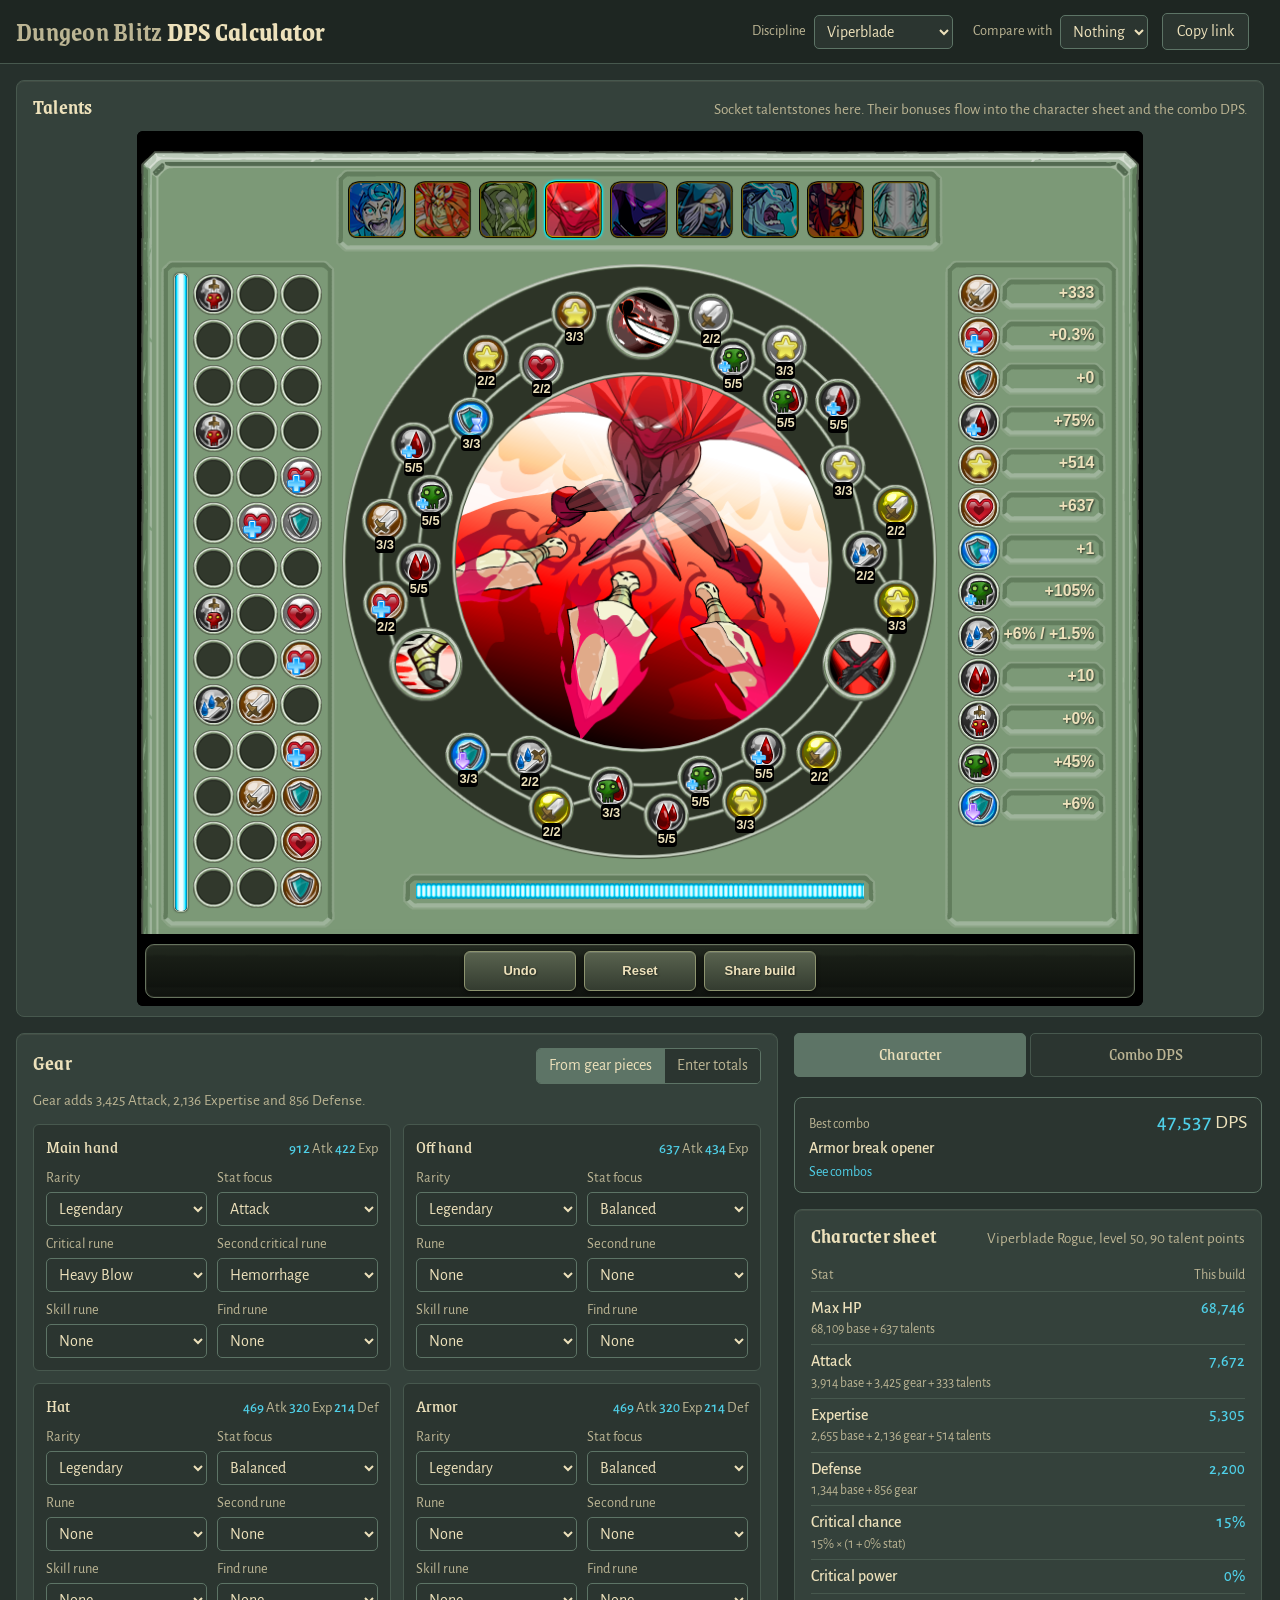
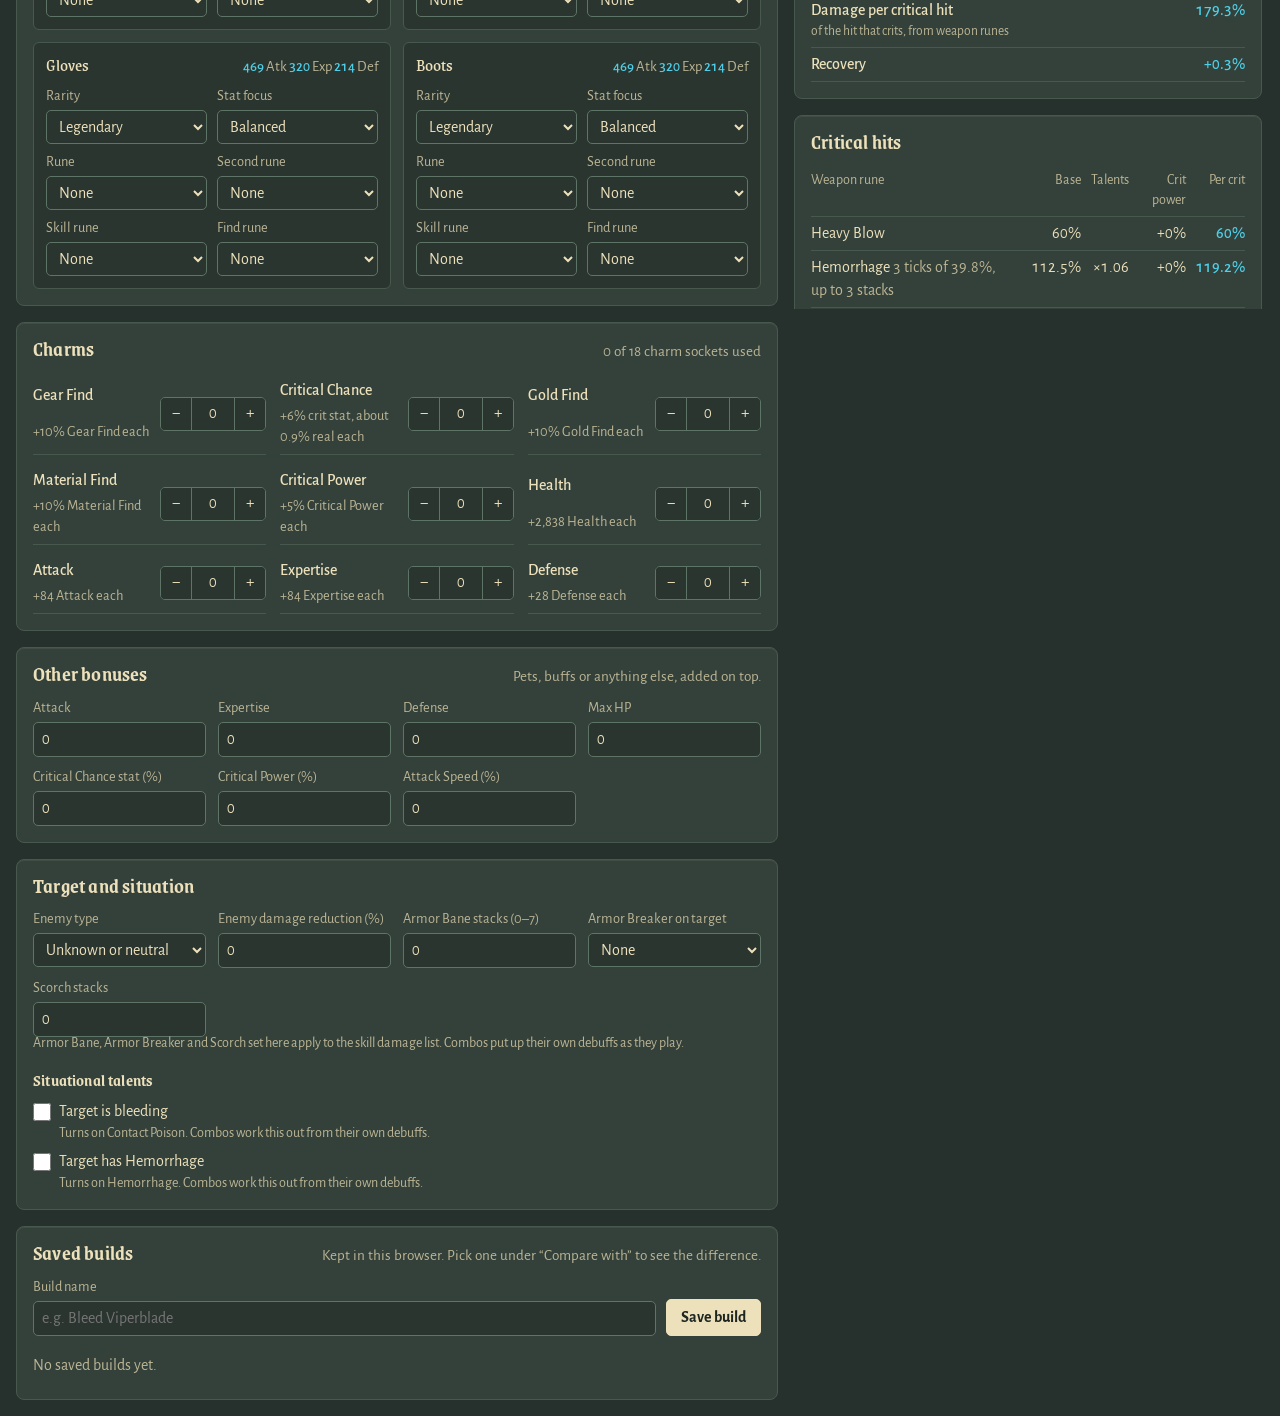
==== index.html @ 4d05ee35 "Pop-out combo window: link back to the full calculator Copied links always open the full calculator," ====
<!DOCTYPE html>
<html lang="en">
<head>
	<meta charset="utf-8">
	<meta name="viewport" content="width=device-width, initial-scale=1, viewport-fit=cover">
	<title>Dungeon Blitz DPS Calculator</title>
	<meta name="description" content="Dungeon Blitz DPS Calculator: plan level 50 builds with talents, gear, runes and charms, and see stats, skill damage and combo DPS with its damage distribution.">
	<link rel="shortcut icon" href="favicon.ico">
	<link rel="preconnect" href="https://fonts.googleapis.com">
	<link rel="preconnect" href="https://fonts.gstatic.com" crossorigin>
	<link rel="stylesheet" href="https://fonts.googleapis.com/css2?family=Alegreya+Sans:ital,wght@0,400;0,500;0,700;1,400&family=Grenze:wght@600;700&display=swap">
	<link rel="stylesheet" href="app/app.css?v=3">
	<script>
		// Pop-out combo window: style it before first paint.
		if (/[?&]view=combos(&|$)/.test(location.search)) document.documentElement.className += " popout";
	</script>
	<script src="talents/js/talent-data.js?v=61"></script>
	<script src="talents/js/mage-data.js?v=3"></script>
	<script src="talents/js/viperblade-data.js?v=3"></script>
	<script src="talents/js/soulthief-data.js?v=3"></script>
	<script src="talents/js/sentinel-data.js?v=2"></script>
	<script src="talents/js/justicar-data.js?v=2"></script>
	<script src="talents/js/templar-data.js?v=2"></script>
	<script src="app/data/game-data.js?v=3"></script>
	<script src="app/combos.js?v=1"></script>
	<script src="app/engine.js?v=3"></script>
	<script src="app/app.js?v=4" defer></script>
</head>
<body>
	<header class="topbar">
		<div class="topbar-inner">
			<h1 class="brand"><span class="brand-game">Dungeon Blitz</span> DPS Calculator</h1>
			<label class="field field-inline discipline-field">
				<span class="field-label">Discipline</span>
				<select id="discipline"></select>
			</label>
			<span class="popout-discipline" id="popout-discipline"></span>
			<div class="topbar-actions">
				<label class="field field-inline">
					<span class="field-label">Compare with</span>
					<select id="compare-select"><option value="">Nothing</option></select>
				</label>
				<button type="button" class="btn" id="copy-link">Copy link</button>
				<span class="toast" id="toast" role="status" aria-live="polite"></span>
			</div>
		</div>
	</header>

	<main class="page">
		<section class="panel talents-panel" aria-labelledby="talents-title">
			<div class="panel-head">
				<h2 id="talents-title">Talents</h2>
				<p class="panel-note">Socket talentstones here. Their bonuses flow into the character sheet and the combo DPS.</p>
			</div>
			<div class="talents-frame-wrap">
				<iframe id="talents-frame" title="Talent calculator"></iframe>
			</div>
		</section>

		<div class="workbench">
			<div class="inputs">
				<section class="panel" aria-labelledby="gear-title">
					<div class="panel-head">
						<h2 id="gear-title">Gear</h2>
						<div class="segmented" role="radiogroup" aria-label="How to enter gear Attack, Expertise and Defense">
							<button type="button" role="radio" data-gear-mode="pieces">From gear pieces</button>
							<button type="button" role="radio" data-gear-mode="totals">Enter totals</button>
						</div>
					</div>
					<p class="panel-note" id="gear-note"></p>
					<div class="gear-totals" id="gear-totals"></div>
					<div class="gear-grid" id="gear-grid"></div>
				</section>

				<section class="panel" aria-labelledby="charms-title">
					<div class="panel-head">
						<h2 id="charms-title">Charms</h2>
						<p class="panel-note" id="charm-count"></p>
					</div>
					<div class="charm-list" id="charm-list"></div>
				</section>

				<section class="panel" aria-labelledby="extra-title">
					<div class="panel-head">
						<h2 id="extra-title">Other bonuses</h2>
						<p class="panel-note">Pets, buffs or anything else, added on top.</p>
					</div>
					<div class="field-grid" id="extra-fields"></div>
				</section>

				<section class="panel" aria-labelledby="target-title">
					<div class="panel-head">
						<h2 id="target-title">Target and situation</h2>
					</div>
					<div class="field-grid" id="target-fields"></div>
					<p class="panel-note target-note">Armor Bane, Armor Breaker and Scorch set here apply to the skill damage list. Combos put up their own debuffs as they play.</p>
					<div class="situations" id="situations"></div>
				</section>

				<section class="panel" aria-labelledby="builds-title">
					<div class="panel-head">
						<h2 id="builds-title">Saved builds</h2>
						<p class="panel-note">Kept in this browser. Pick one under “Compare with” to see the difference.</p>
					</div>
					<form class="save-form" id="save-form">
						<label class="field">
							<span class="field-label">Build name</span>
							<input type="text" id="save-name" maxlength="60" autocomplete="off" placeholder="e.g. Bleed Viperblade">
						</label>
						<button type="submit" class="btn btn-primary">Save build</button>
					</form>
					<ul class="build-list" id="build-list"></ul>
				</section>
			</div>

			<aside class="sheet" aria-label="Results">
				<div class="sheet-tabs" role="tablist" aria-label="Results">
					<button type="button" role="tab" id="tab-character" aria-controls="view-character" data-view="character">Character</button>
					<button type="button" role="tab" id="tab-combos" aria-controls="view-combos" data-view="combos">Combo DPS</button>
				</div>

				<div class="sheet-view" id="view-character" role="tabpanel" aria-labelledby="tab-character">
					<button type="button" class="best-combo" id="best-combo"></button>

					<section class="panel" aria-labelledby="stats-title">
						<div class="panel-head">
							<h2 id="stats-title">Character sheet</h2>
							<p class="panel-note" id="sheet-sub"></p>
						</div>
						<table class="stat-table" id="stat-table"></table>
					</section>

					<section class="panel" aria-labelledby="crit-title">
						<div class="panel-head">
							<h2 id="crit-title">Critical hits</h2>
						</div>
						<div id="crit-body"></div>
					</section>

					<section class="panel" aria-labelledby="skills-title">
						<div class="panel-head">
							<h2 id="skills-title">Skill damage</h2>
							<label class="field field-inline">
								<span class="field-label">Skill rank</span>
								<select id="skill-rank"></select>
							</label>
						</div>
						<div class="legend" aria-hidden="true">
							<span><i class="swatch swatch-direct"></i>Attack (direct hits, with crits)</span>
							<span><i class="swatch swatch-dot"></i>Expertise (damage over time)</span>
						</div>
						<div id="skills-body"></div>
					</section>

					<section class="panel" aria-labelledby="dots-title">
						<div class="panel-head">
							<h2 id="dots-title">Damage over time</h2>
						</div>
						<div id="dots-body"></div>
					</section>

					<section class="panel" aria-labelledby="talent-fx-title">
						<details class="disclosure">
							<summary><h2 id="talent-fx-title">Talentstone effects</h2></summary>
							<div id="talent-fx"></div>
						</details>
					</section>

					<section class="panel" aria-labelledby="method-title">
						<details class="disclosure">
							<summary><h2 id="method-title">How the numbers are worked out</h2></summary>
							<div class="method" id="method"></div>
						</details>
					</section>
				</div>

				<div class="sheet-view" id="view-combos" role="tabpanel" aria-labelledby="tab-combos" hidden>
					<section class="panel combo-window" aria-labelledby="combo-title">
						<div class="panel-head">
							<h2 id="combo-title">Combo DPS</h2>
							<div class="combo-tools">
								<label class="field field-inline">
									<span class="field-label">Fight length</span>
									<select id="combo-length"></select>
								</label>
								<button type="button" class="btn btn-small" id="combo-popout">Open in new window</button>
								<a class="btn btn-small popout-only" id="full-link" href="./">Full calculator</a>
							</div>
						</div>
						<p class="panel-note" id="combo-intro"></p>
						<div class="combo-list" id="combo-list" role="radiogroup" aria-label="Combos"></div>
						<div class="combo-detail" id="combo-detail"></div>
					</section>

					<section class="panel" aria-labelledby="builder-title">
						<div class="panel-head">
							<h2 id="builder-title">Your combo</h2>
							<p class="panel-note">Build a loop of your own; it shows up in the list above.</p>
						</div>
						<div id="combo-builder"></div>
					</section>
				</div>
			</aside>
		</div>
	</main>
</body>
</html>
---- app/app.css ----
/* Dungeon Blitz DPS Calculator
   Palette from the game's own UI: mossy stone panels, parchment tooltip text,
   rune-cyan values. Pale cyan marks crit damage, amber marks Expertise-driven
   damage (DoTs), violet marks debuffs on the target, rose marks losses. */
:root {
	--slate: #26302c;
	--slate-deep: #1e2622;
	--stone: #34413b;
	--stone-inset: #2b3530;
	--moss: #5d7466;
	--moss-soft: #47584e;
	--parchment: #ede1bb;
	--parchment-dim: #bcb594;
	--rune: #4fd0e8;
	--amber: #e0a64a;
	--rose: #e5646a;
	--rune-pale: #a9e9f4;
	--violet: #a990e0;
	--radius-panel: 8px;
	--radius-control: 5px;
	--font-display: "Grenze", "Palatino Linotype", Georgia, serif;
	--font-body: "Alegreya Sans", "Segoe UI", system-ui, sans-serif;
}

* { box-sizing: border-box; }

html { -webkit-text-size-adjust: 100%; }

body {
	margin: 0;
	background: var(--slate);
	color: var(--parchment);
	font-family: var(--font-body);
	font-size: 16px;
	line-height: 1.45;
}

h1, h2, h3 {
	font-family: var(--font-display);
	font-weight: 600;
	margin: 0;
	letter-spacing: 0.01em;
}

h2 { font-size: 1.3rem; line-height: 1.2; }
h3 { font-size: 1.05rem; }

p { margin: 0; }

a { color: var(--rune); }

button, input, select { font: inherit; color: inherit; }

:focus-visible {
	outline: 2px solid var(--rune);
	outline-offset: 2px;
}

/* ---------- top bar ---------- */
.topbar {
	background: var(--slate-deep);
	border-bottom: 1px solid var(--moss-soft);
}

.topbar-inner {
	max-width: 1320px;
	margin: 0 auto;
	padding: 12px 16px;
	display: flex;
	flex-wrap: wrap;
	align-items: center;
	gap: 12px 20px;
}

.brand {
	font-size: 1.7rem;
	font-weight: 700;
	color: var(--parchment);
	margin-right: auto;
}

.brand-game { color: var(--parchment-dim); font-weight: 600; }

.popout-discipline { display: none; color: var(--parchment-dim); }

.topbar-actions {
	display: flex;
	flex-wrap: wrap;
	align-items: center;
	gap: 10px 14px;
}

.toast {
	min-width: 1px;
	color: var(--rune);
	font-size: 0.95rem;
}

/* ---------- layout ---------- */
.page {
	max-width: 1320px;
	margin: 0 auto;
	padding: 16px;
}

.workbench {
	display: grid;
	grid-template-columns: minmax(0, 1fr) 470px;
	gap: 16px;
	align-items: start;
	margin-top: 16px;
}

.inputs, .sheet {
	display: grid;
	gap: 16px;
	min-width: 0;
}

.sheet {
	position: sticky;
	top: 12px;
	max-height: calc(100vh - 24px);
	overflow-y: auto;
	padding-right: 2px;
	scrollbar-color: var(--moss) transparent;
}

/* ---------- panels ---------- */
.panel {
	background: var(--stone);
	border: 1px solid var(--moss-soft);
	border-radius: var(--radius-panel);
	box-shadow: inset 0 1px 0 rgba(237, 225, 187, 0.07);
	padding: 14px 16px 16px;
	min-width: 0;
}

.panel-head {
	display: flex;
	flex-wrap: wrap;
	align-items: baseline;
	justify-content: space-between;
	gap: 6px 16px;
	margin-bottom: 10px;
}

.panel-note {
	color: var(--parchment-dim);
	font-size: 0.95rem;
}

.panel > .panel-note { margin: -4px 0 12px; }

/* ---------- talents ---------- */
.talents-panel { padding-bottom: 10px; }

.talents-frame-wrap {
	max-width: 1006px;
	margin: 0 auto;
}

#talents-frame {
	display: block;
	width: 100%;
	height: 760px;
	border: 0;
	border-radius: 6px;
	background: #000;
}

/* ---------- controls ---------- */
.field {
	display: flex;
	flex-direction: column;
	gap: 3px;
	min-width: 0;
}

.field-inline {
	flex-direction: row;
	align-items: center;
	gap: 8px;
}

.field-label {
	color: var(--parchment-dim);
	font-size: 0.9rem;
}

select, input[type="number"], input[type="text"] {
	background: var(--stone-inset);
	border: 1px solid var(--moss);
	border-radius: var(--radius-control);
	padding: 5px 8px;
	min-height: 34px;
	min-width: 0;
	max-width: 100%;
}

select { padding-right: 6px; }

select:disabled, input:disabled { opacity: 0.5; }

input[type="number"] {
	font-variant-numeric: tabular-nums;
	width: 100%;
}

.btn {
	background: var(--stone-inset);
	border: 1px solid var(--moss);
	border-radius: var(--radius-control);
	padding: 6px 14px;
	min-height: 34px;
	cursor: pointer;
}

.btn:hover { border-color: var(--parchment-dim); }

.btn-primary {
	background: var(--parchment);
	border-color: var(--parchment);
	color: var(--slate-deep);
	font-weight: 700;
}

.btn-primary:hover { background: #fff3cf; }

.btn-small {
	min-height: 28px;
	padding: 2px 10px;
	font-size: 0.92rem;
}

.segmented {
	display: inline-flex;
	border: 1px solid var(--moss);
	border-radius: var(--radius-control);
	overflow: hidden;
}

.segmented button {
	background: var(--stone-inset);
	border: 0;
	padding: 5px 12px;
	cursor: pointer;
	color: var(--parchment-dim);
}

.segmented button + button { border-left: 1px solid var(--moss); }

.segmented button[aria-checked="true"] {
	background: var(--moss);
	color: var(--parchment);
}

.field-grid {
	display: grid;
	grid-template-columns: repeat(auto-fill, minmax(150px, 1fr));
	gap: 10px 12px;
}

/* ---------- gear ---------- */
.gear-totals {
	display: grid;
	grid-template-columns: repeat(3, minmax(0, 1fr));
	gap: 10px 12px;
	margin-bottom: 14px;
}

.gear-totals[hidden] { display: none; }

.gear-grid {
	display: grid;
	grid-template-columns: repeat(2, minmax(0, 1fr));
	gap: 12px;
}

.slot {
	background: var(--stone-inset);
	border: 1px solid var(--moss-soft);
	border-radius: 6px;
	padding: 10px 12px 12px;
	display: grid;
	gap: 8px;
	min-width: 0;
}

.slot-head {
	display: flex;
	align-items: baseline;
	justify-content: space-between;
	gap: 8px;
	flex-wrap: wrap;
}

.slot-name {
	font-family: var(--font-display);
	font-size: 1.1rem;
}

.slot-stats {
	font-variant-numeric: tabular-nums;
	color: var(--parchment-dim);
	font-size: 0.92rem;
}

.slot-stats b { color: var(--rune); font-weight: 500; }

.slot-fields {
	display: grid;
	grid-template-columns: repeat(2, minmax(0, 1fr));
	gap: 8px 10px;
}

.slot-fields select { width: 100%; }

/* ---------- charms ---------- */
.charm-list {
	display: grid;
	grid-template-columns: repeat(auto-fill, minmax(230px, 1fr));
	gap: 8px 14px;
}

.charm {
	display: grid;
	grid-template-columns: minmax(0, 1fr) auto;
	align-items: center;
	gap: 4px 10px;
	padding: 6px 0;
	border-bottom: 1px solid var(--moss-soft);
}

.charm-name { font-weight: 500; }

.charm-value {
	grid-column: 1;
	color: var(--parchment-dim);
	font-size: 0.9rem;
}

.stepper {
	grid-column: 2;
	grid-row: 1 / span 2;
	display: inline-flex;
	align-items: center;
	border: 1px solid var(--moss);
	border-radius: var(--radius-control);
	overflow: hidden;
}

.stepper button {
	width: 30px;
	min-height: 32px;
	background: var(--stone-inset);
	border: 0;
	cursor: pointer;
	font-size: 1.1rem;
	line-height: 1;
}

.stepper input {
	width: 44px;
	border: 0;
	border-left: 1px solid var(--moss);
	border-right: 1px solid var(--moss);
	border-radius: 0;
	text-align: center;
	min-height: 32px;
	padding: 2px;
	-moz-appearance: textfield;
}

.stepper input::-webkit-outer-spin-button,
.stepper input::-webkit-inner-spin-button { -webkit-appearance: none; margin: 0; }

.charm-count.over { color: var(--rose); }

/* ---------- situations ---------- */
.situations {
	margin-top: 14px;
	display: grid;
	gap: 6px;
}

.situations h3 { margin-bottom: 2px; }

.check {
	display: flex;
	align-items: flex-start;
	gap: 8px;
	cursor: pointer;
}

.check input {
	width: 18px;
	height: 18px;
	margin: 3px 0 0;
	accent-color: var(--rune);
}

.check small { color: var(--parchment-dim); display: block; font-size: 0.88rem; }

/* ---------- saved builds ---------- */
.save-form {
	display: flex;
	gap: 10px;
	align-items: flex-end;
	flex-wrap: wrap;
}

.save-form .field { flex: 1 1 220px; }

.build-list {
	list-style: none;
	margin: 12px 0 0;
	padding: 0;
	display: grid;
	gap: 6px;
}

.build-list li {
	display: flex;
	align-items: center;
	gap: 8px;
	flex-wrap: wrap;
	padding: 6px 0;
	border-top: 1px solid var(--moss-soft);
}

.build-list .build-name { margin-right: auto; font-weight: 500; }
.build-list .build-meta { color: var(--parchment-dim); font-size: 0.88rem; width: 100%; }
.build-list .empty { color: var(--parchment-dim); border: 0; }

/* ---------- character sheet ---------- */
.stat-table, .data-table {
	width: 100%;
	border-collapse: collapse;
	font-variant-numeric: tabular-nums;
}

.stat-table th, .stat-table td, .data-table th, .data-table td {
	padding: 5px 0;
	border-bottom: 1px solid var(--moss-soft);
	vertical-align: top;
	text-align: right;
}

.stat-table th:first-child, .data-table th:first-child,
.stat-table td:first-child, .data-table td:first-child {
	text-align: left;
	padding-right: 10px;
}

.data-table th + th, .data-table td + td { padding-left: 10px; }

.stat-table thead th, .data-table thead th {
	color: var(--parchment-dim);
	font-weight: 400;
	font-size: 0.88rem;
}

.stat-table tbody th { font-weight: 500; }

.stat-table .how {
	display: block;
	font-weight: 400;
	color: var(--parchment-dim);
	font-size: 0.84rem;
}

.value { color: var(--rune); font-weight: 500; }
.dim { color: var(--parchment-dim); }
.up { color: var(--rune); }
.down { color: var(--rose); }
.delta { font-size: 0.85rem; display: block; }

.group-title {
	font-family: var(--font-display);
	font-size: 1.05rem;
	margin: 12px 0 4px;
	color: var(--parchment);
}

/* ---------- skill damage ---------- */
.legend {
	display: flex;
	flex-wrap: wrap;
	gap: 4px 16px;
	color: var(--parchment-dim);
	font-size: 0.88rem;
	margin: -2px 0 6px;
}

.swatch {
	display: inline-block;
	width: 12px;
	height: 12px;
	border-radius: 2px;
	margin-right: 6px;
	vertical-align: -1px;
}

.swatch-direct { background: var(--rune); }
.swatch-crit { background: var(--rune-pale); }
.swatch-dot { background: var(--amber); }

.skill {
	border-bottom: 1px solid var(--moss-soft);
	padding: 8px 0;
}

.skill summary {
	list-style: none;
	cursor: pointer;
	display: grid;
	grid-template-columns: minmax(0, 1fr) auto;
	gap: 4px 12px;
	align-items: baseline;
}

.skill summary::-webkit-details-marker { display: none; }

.skill-name { font-weight: 500; }
.skill-name .rank { color: var(--parchment-dim); font-weight: 400; font-size: 0.88rem; margin-left: 4px; }

.skill-total {
	text-align: right;
	font-variant-numeric: tabular-nums;
}

.split {
	grid-column: 1 / -1;
	display: flex;
	height: 10px;
	border-radius: 3px;
	overflow: hidden;
	background: var(--stone-inset);
}

.split .seg-direct { background: var(--rune); }
.split .seg-dot { background: var(--amber); }

.split.utility { background: repeating-linear-gradient(135deg, var(--stone-inset) 0 6px, var(--moss-soft) 6px 8px); }

.skill-detail {
	margin-top: 8px;
	font-size: 0.92rem;
	color: var(--parchment-dim);
	display: grid;
	gap: 3px;
}

.skill-detail strong { color: var(--parchment); font-weight: 500; }

/* ---------- details ---------- */
.disclosure summary {
	cursor: pointer;
	list-style: none;
	display: flex;
	align-items: center;
	gap: 8px;
}

.disclosure summary::-webkit-details-marker { display: none; }

.disclosure summary::before {
	content: "";
	width: 8px;
	height: 8px;
	border-right: 2px solid var(--parchment-dim);
	border-bottom: 2px solid var(--parchment-dim);
	transform: rotate(-45deg);
	transition: transform 0.15s;
}

.disclosure[open] summary::before { transform: rotate(45deg); }
.disclosure[open] summary { margin-bottom: 10px; }

.fx-list {
	list-style: none;
	margin: 0;
	padding: 0;
	display: grid;
	gap: 4px;
	font-size: 0.94rem;
}

.fx-list li { display: flex; gap: 10px; justify-content: space-between; border-bottom: 1px solid var(--moss-soft); padding: 3px 0; }
.fx-list .fx-name { white-space: nowrap; }
.fx-list .fx-text { text-align: right; color: var(--parchment-dim); }
.fx-list .fx-text.on { color: var(--rune); }

.method {
	font-size: 0.94rem;
	color: var(--parchment-dim);
	display: grid;
	gap: 8px;
	max-width: 72ch;
}

.method strong { color: var(--parchment); font-weight: 500; }

.note-list { margin: 8px 0 0; padding-left: 18px; color: var(--parchment-dim); font-size: 0.92rem; }
.note-list.warn { color: var(--amber); }

.target-note { margin-top: 10px; font-size: 0.88rem; }

/* ---------- sheet tabs ---------- */
.sheet-tabs {
	display: flex;
	gap: 4px;
	position: sticky;
	top: 0;
	z-index: 2;
	background: var(--slate);
	padding-bottom: 4px;
}

.sheet-tabs [role=tab] {
	flex: 1;
	background: var(--stone-inset);
	border: 1px solid var(--moss-soft);
	border-radius: var(--radius-control);
	padding: 8px 12px;
	cursor: pointer;
	font-family: var(--font-display);
	font-size: 1.1rem;
	color: var(--parchment-dim);
}

.sheet-tabs [role=tab][aria-selected="true"] {
	background: var(--moss);
	border-color: var(--moss);
	color: var(--parchment);
}

.sheet-view { display: grid; gap: 16px; min-width: 0; }
.sheet-view[hidden] { display: none; }

.best-combo {
	display: grid;
	grid-template-columns: minmax(0, 1fr) auto;
	gap: 2px 12px;
	align-items: baseline;
	text-align: left;
	background: var(--stone-inset);
	border: 1px solid var(--moss);
	border-radius: var(--radius-panel);
	padding: 10px 14px;
	cursor: pointer;
}

.best-combo:hover { border-color: var(--parchment-dim); }
.best-combo[hidden] { display: none; }
.best-label { color: var(--parchment-dim); font-size: 0.85rem; grid-column: 1; }
.best-name { grid-column: 1; font-weight: 500; }
.best-dps { grid-column: 2; grid-row: 1 / span 2; font-size: 1.25rem; font-variant-numeric: tabular-nums; }
.best-go { grid-column: 1 / -1; color: var(--rune); font-size: 0.88rem; }

/* ---------- combo window ---------- */
.combo-tools {
	display: flex;
	flex-wrap: wrap;
	align-items: center;
	gap: 8px 12px;
}

.combo-window > .panel-note { margin: -4px 0 12px; }

.combo-list {
	display: grid;
	grid-template-columns: repeat(auto-fill, minmax(260px, 1fr));
	gap: 8px;
}

.combo-card {
	display: grid;
	gap: 4px;
	text-align: left;
	background: var(--stone-inset);
	border: 1px solid var(--moss-soft);
	border-radius: 6px;
	padding: 10px 12px;
	cursor: pointer;
	min-width: 0;
}

.combo-card:hover { border-color: var(--parchment-dim); }
.combo-card.on { border-color: var(--rune); box-shadow: inset 3px 0 0 var(--rune); }

.combo-name { font-weight: 700; display: flex; flex-wrap: wrap; gap: 6px; align-items: baseline; }
.combo-steps { color: var(--parchment-dim); font-size: 0.86rem; overflow-wrap: anywhere; }
.combo-dps { font-variant-numeric: tabular-nums; }
.combo-dps .delta { display: inline; margin-left: 6px; }

.tag {
	font-family: var(--font-body);
	font-size: 0.72rem;
	font-weight: 500;
	text-transform: uppercase;
	letter-spacing: 0.04em;
	border: 1px solid var(--moss);
	border-radius: 999px;
	padding: 0 7px;
	color: var(--parchment-dim);
	margin-left: 6px;
}

.tag-best { border-color: var(--rune); color: var(--rune); }

.combo-detail { margin-top: 16px; }

.combo-head {
	display: flex;
	flex-wrap: wrap;
	align-items: flex-end;
	justify-content: space-between;
	gap: 10px 16px;
	border-top: 1px solid var(--moss-soft);
	padding-top: 14px;
}

.combo-big { display: grid; grid-template-columns: auto auto 1fr; align-items: baseline; gap: 0 6px; }
.big-num { font-family: var(--font-display); font-size: 2.3rem; line-height: 1; color: var(--rune); font-variant-numeric: tabular-nums; }
.big-unit { font-family: var(--font-display); font-size: 1.2rem; }
.combo-big .delta { display: inline; }
.big-sub { grid-column: 1 / -1; color: var(--parchment-dim); font-size: 0.88rem; margin-top: 4px; }

.combo-why { margin: 10px 0 4px; color: var(--parchment-dim); font-size: 0.95rem; }

.combo-window { container-type: inline-size; }

.combo-cols {
	display: grid;
	grid-template-columns: minmax(0, 1fr);
	gap: 8px 28px;
	align-items: start;
}

@container (min-width: 640px) {
	.combo-cols { grid-template-columns: repeat(2, minmax(0, 1fr)); }
	.combo-list { grid-template-columns: repeat(auto-fill, minmax(240px, 1fr)); }
}

.combo-block h3 { margin: 14px 0 6px; }

.dist-list, .uptime-list {
	list-style: none;
	margin: 0;
	padding: 0;
	display: grid;
	gap: 7px;
}

.dist-list li, .uptime-list li {
	display: grid;
	grid-template-columns: minmax(0, 1fr) auto;
	gap: 2px 10px;
	align-items: baseline;
	font-size: 0.94rem;
}

.dist-name small { color: var(--parchment-dim); font-size: 0.82rem; }
.dist-val { text-align: right; font-variant-numeric: tabular-nums; color: var(--parchment-dim); font-size: 0.88rem; white-space: nowrap; }
.dist-val .value { font-size: 0.94rem; }

.dist-bar, .up-bar {
	grid-column: 1 / -1;
	display: block;
	height: 9px;
	background: var(--stone-inset);
	border-radius: 3px;
	overflow: hidden;
}

.up-bar { height: 6px; }

.dist-fill { display: flex; height: 100%; }
.dist-fill i, .up-bar i { display: block; height: 100%; }
.seg-direct { background: var(--rune); }
.seg-crit { background: var(--rune-pale); }
.seg-dot { background: var(--amber); }
.seg-debuff { background: var(--violet); }

.combo-block .legend { margin: 8px 0 0; }
.combo-block .panel-note { margin-top: 8px; font-size: 0.9rem; }
.combo-block .block-note { margin: -2px 0 8px; font-size: 0.85rem; }

.combo-timeline { grid-column: 1 / -1; }

.timeline {
	list-style: none;
	margin: 0;
	padding: 0;
	display: grid;
	gap: 0;
	font-size: 0.94rem;
}

.timeline li {
	display: grid;
	grid-template-columns: 4.6em minmax(0, 1fr);
	gap: 0 10px;
	padding: 5px 0;
	border-bottom: 1px solid var(--moss-soft);
}

.tl-time { color: var(--parchment-dim); font-variant-numeric: tabular-nums; }
.tl-name { font-weight: 500; }
.tl-name small { color: var(--parchment-dim); font-weight: 400; }
.tl-fx { grid-column: 2; color: var(--violet); font-size: 0.88rem; }
.timeline .tl-basic .tl-name { font-weight: 400; color: var(--parchment-dim); }
.timeline .tl-master .tl-name { color: var(--rune); }

/* ---------- combo builder ---------- */
.builder-steps {
	list-style: none;
	margin: 0 0 12px;
	padding: 0;
	display: grid;
	gap: 4px;
	counter-reset: step;
}

.builder-steps .empty { color: var(--parchment-dim); }

.builder-step {
	display: grid;
	grid-template-columns: auto minmax(0, 1fr) auto auto auto;
	align-items: center;
	gap: 8px;
	background: var(--stone-inset);
	border: 1px solid var(--moss-soft);
	border-radius: var(--radius-control);
	padding: 4px 6px 4px 8px;
}

.step-slot {
	min-width: 24px;
	text-align: center;
	font-size: 0.8rem;
	border: 1px solid var(--moss);
	border-radius: 4px;
	color: var(--parchment-dim);
	padding: 1px 4px;
}

.step-slot.master { border-color: var(--rune); color: var(--rune); }

.icon-btn {
	background: transparent;
	border: 1px solid transparent;
	border-radius: 4px;
	width: 30px;
	height: 28px;
	cursor: pointer;
	color: var(--parchment-dim);
	font-size: 1rem;
}

.icon-btn:hover:not(:disabled) { border-color: var(--moss); color: var(--parchment); }
.icon-btn:disabled { opacity: 0.35; cursor: default; }

.builder-tools {
	display: flex;
	flex-wrap: wrap;
	align-items: flex-end;
	gap: 8px 10px;
	margin-bottom: 8px;
}

.builder-add { flex: 1 1 240px; }
.builder-tools select { width: 100%; }

/* ---------- pop-out combo window ---------- */
.popout-only { display: none; }
.popout .popout-only { display: inline-flex; align-items: center; text-decoration: none; color: var(--parchment); }

.popout .talents-panel,
.popout .inputs,
.popout .sheet-tabs,
.popout #view-character,
.popout .discipline-field,
.popout #combo-popout { display: none; }

.popout .popout-discipline { display: inline; margin-right: auto; }
.popout .brand { margin-right: 0; }
.popout .workbench { grid-template-columns: minmax(0, 1fr); margin-top: 0; }
.popout .sheet { position: static; max-height: none; overflow: visible; }

/* ---------- responsive ---------- */
@media (max-width: 1100px) {
	.workbench { grid-template-columns: minmax(0, 1fr); }
	.sheet { position: static; max-height: none; overflow: visible; }
}

@media (max-width: 720px) {
	.page { padding: 10px; }
	.topbar-inner { padding: 10px; }
	.brand { font-size: 1.4rem; width: 100%; }
	.big-num { font-size: 1.9rem; }
	.gear-grid { grid-template-columns: minmax(0, 1fr); }
	.gear-totals { grid-template-columns: minmax(0, 1fr); }
	.panel { padding: 12px; }
}

@media (prefers-reduced-motion: reduce) {
	* { transition: none !important; }
}
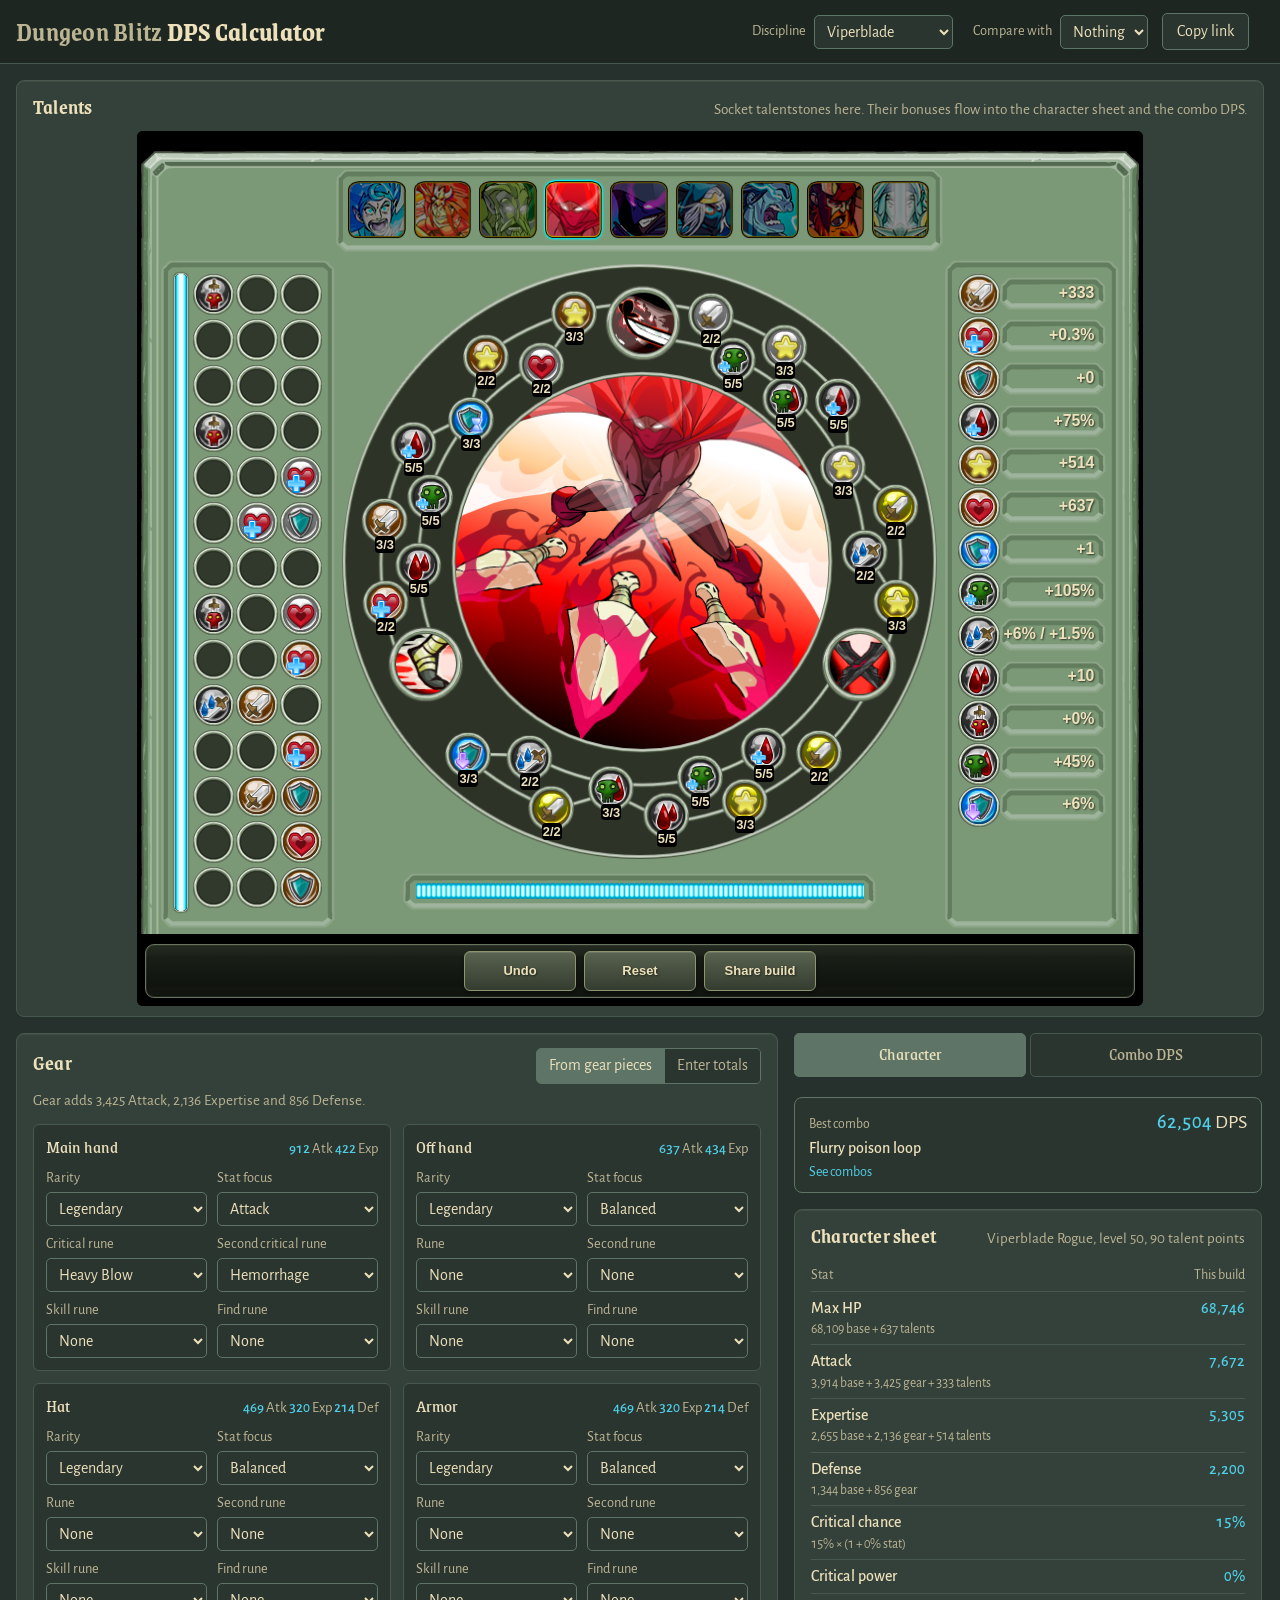
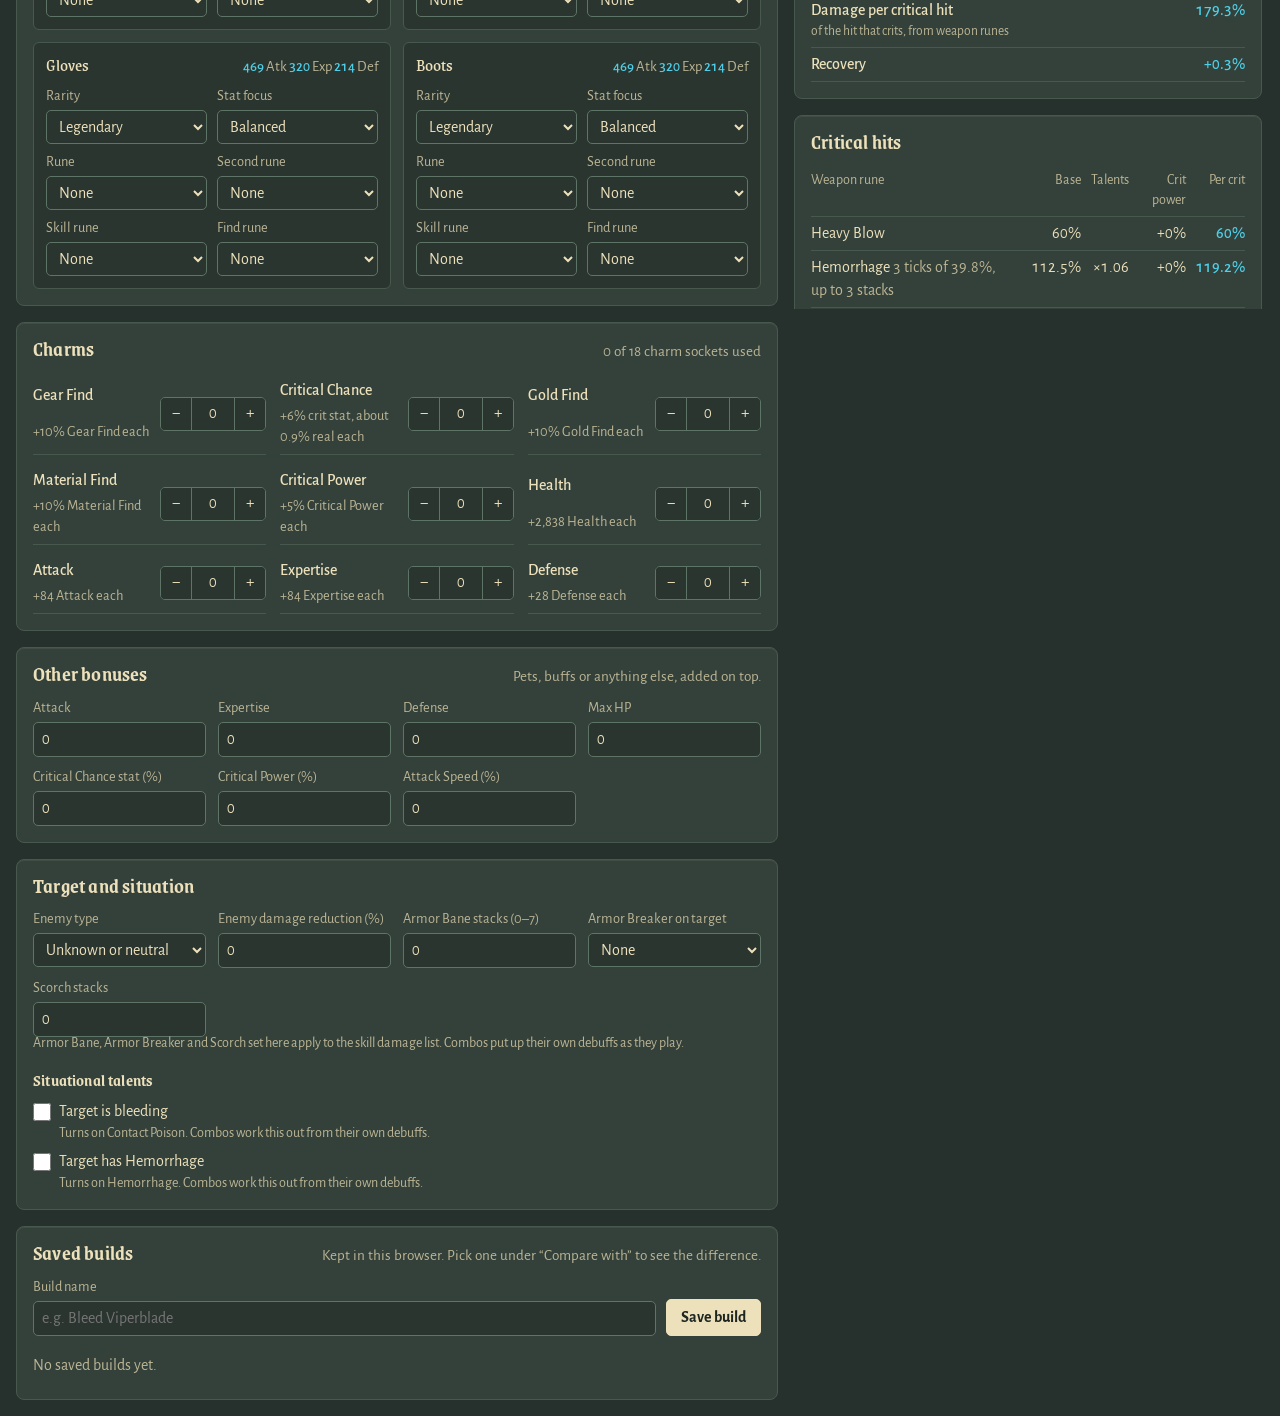
==== commit 20c3fdcd: "Add a fourth Viperblade preset: Flurry poison loop Withering Impact, Flurry of Daggers, Charon's Bla" ====
--- a/index.html
+++ b/index.html
@@ -22,8 +22,8 @@
 	<script src="talents/js/justicar-data.js?v=2"></script>
 	<script src="talents/js/templar-data.js?v=2"></script>
 	<script src="app/data/game-data.js?v=3"></script>
-	<script src="app/combos.js?v=1"></script>
-	<script src="app/engine.js?v=3"></script>
+	<script src="app/combos.js?v=2"></script>
+	<script src="app/engine.js?v=4"></script>
 	<script src="app/app.js?v=4" defer></script>
 </head>
 <body>
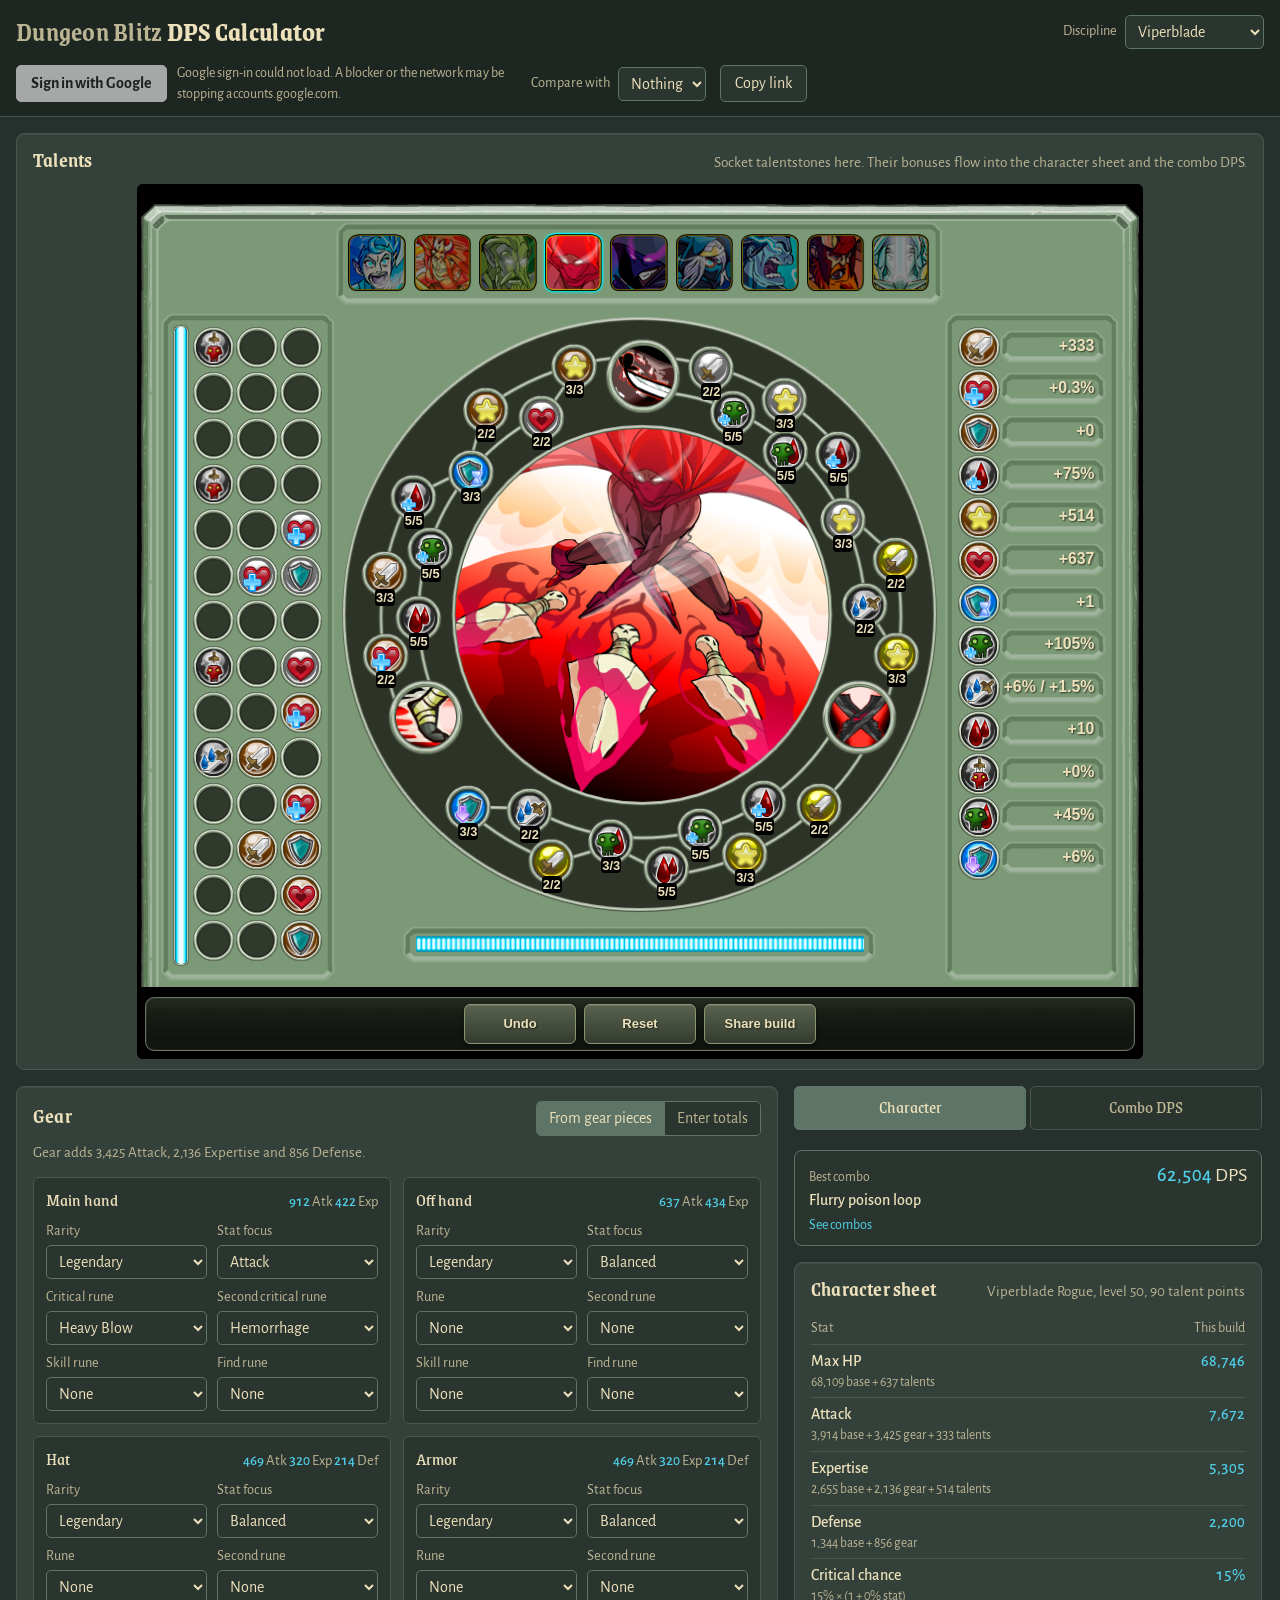
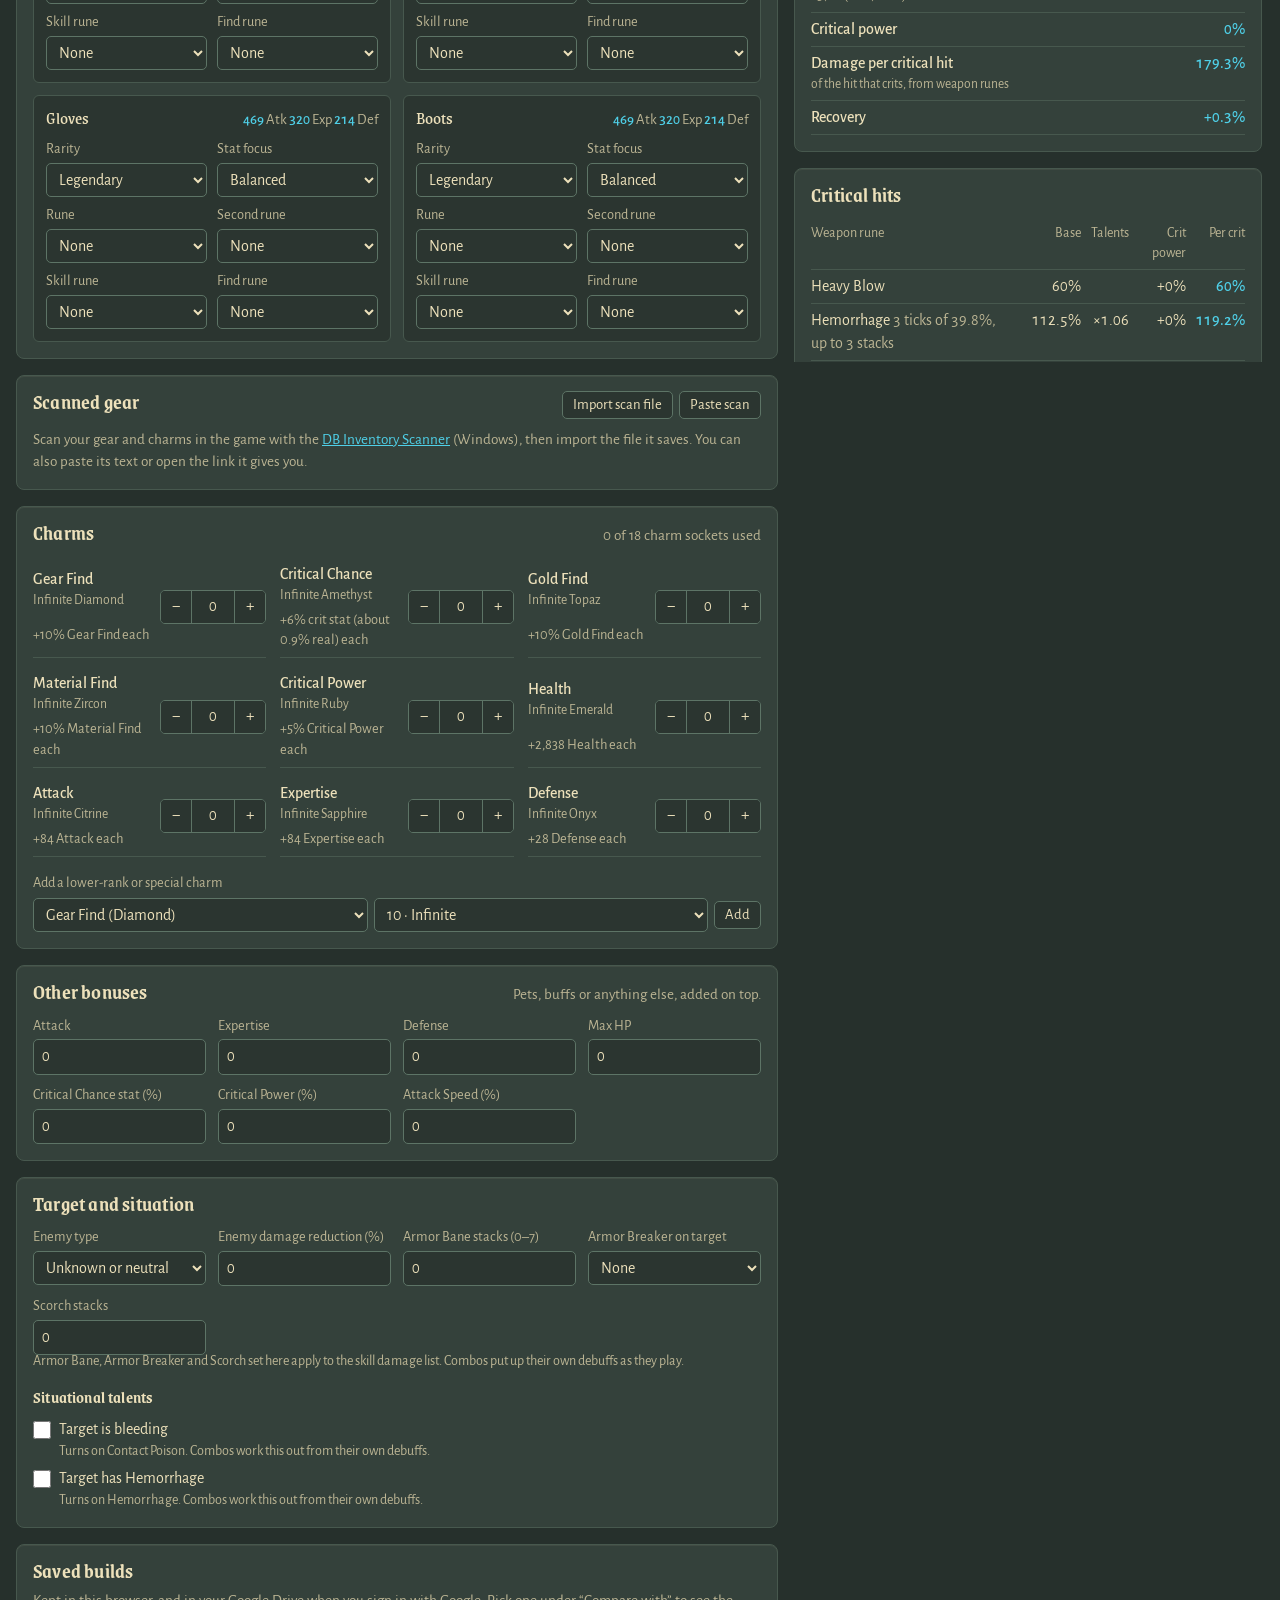
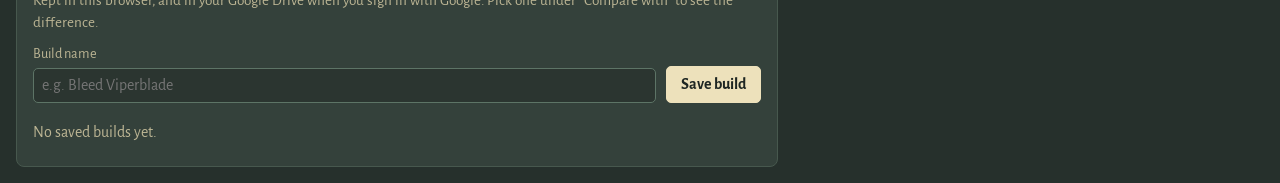
==== commit 5b8f79a1: "Scanned gear, Google Drive sync and charm ranks - Scanned gear panel: import a scan from the DB Inve" ====
--- a/index.html
+++ b/index.html
@@ -9,7 +9,7 @@
 	<link rel="preconnect" href="https://fonts.googleapis.com">
 	<link rel="preconnect" href="https://fonts.gstatic.com" crossorigin>
 	<link rel="stylesheet" href="https://fonts.googleapis.com/css2?family=Alegreya+Sans:ital,wght@0,400;0,500;0,700;1,400&family=Grenze:wght@600;700&display=swap">
-	<link rel="stylesheet" href="app/app.css?v=3">
+	<link rel="stylesheet" href="app/app.css?v=5">
 	<script>
 		// Pop-out combo window: style it before first paint.
 		if (/[?&]view=combos(&|$)/.test(location.search)) document.documentElement.className += " popout";
@@ -21,10 +21,12 @@
 	<script src="talents/js/sentinel-data.js?v=2"></script>
 	<script src="talents/js/justicar-data.js?v=2"></script>
 	<script src="talents/js/templar-data.js?v=2"></script>
-	<script src="app/data/game-data.js?v=3"></script>
+	<script src="app/data/game-data.js?v=4"></script>
 	<script src="app/combos.js?v=2"></script>
-	<script src="app/engine.js?v=4"></script>
-	<script src="app/app.js?v=4" defer></script>
+	<script src="app/engine.js?v=6"></script>
+	<script src="app/library.js?v=2"></script>
+	<script src="app/drive.js?v=1" defer></script>
+	<script src="app/app.js?v=6" defer></script>
 </head>
 <body>
 	<header class="topbar">
@@ -36,6 +38,7 @@
 			</label>
 			<span class="popout-discipline" id="popout-discipline"></span>
 			<div class="topbar-actions">
+				<div class="cloud" id="cloud"></div>
 				<label class="field field-inline">
 					<span class="field-label">Compare with</span>
 					<select id="compare-select"><option value="">Nothing</option></select>
@@ -72,6 +75,18 @@
 					<div class="gear-grid" id="gear-grid"></div>
 				</section>
 
+				<section class="panel inventory-panel" id="inventory-panel" aria-labelledby="inv-title">
+					<div class="panel-head">
+						<h2 id="inv-title">Scanned gear</h2>
+						<div class="panel-tools">
+							<button type="button" class="btn btn-small" id="inv-import">Import scan file</button>
+							<button type="button" class="btn btn-small" id="inv-paste">Paste scan</button>
+							<input type="file" id="inv-file" accept=".json,application/json" hidden>
+						</div>
+					</div>
+					<div id="inventory-body"></div>
+				</section>
+
 				<section class="panel" aria-labelledby="charms-title">
 					<div class="panel-head">
 						<h2 id="charms-title">Charms</h2>
@@ -100,7 +115,7 @@
 				<section class="panel" aria-labelledby="builds-title">
 					<div class="panel-head">
 						<h2 id="builds-title">Saved builds</h2>
-						<p class="panel-note">Kept in this browser. Pick one under “Compare with” to see the difference.</p>
+						<p class="panel-note">Kept in this browser, and in your Google Drive when you sign in with Google. Pick one under “Compare with” to see the difference.</p>
 					</div>
 					<form class="save-form" id="save-form">
 						<label class="field">
--- a/app/app.css
+++ b/app/app.css
@@ -307,6 +307,34 @@
 }
 
 .slot-stats b { color: var(--rune); font-weight: 500; }
+.slot-stats.scanned b { color: var(--rune-pale); }
+
+/* A piece equipped from a scan: its name and the stats the game showed. */
+.slot.has-scan { border-color: rgba(79, 208, 232, 0.45); }
+.slot-item {
+	display: flex;
+	flex-wrap: wrap;
+	align-items: baseline;
+	gap: 2px 10px;
+	margin-top: -4px;
+	font-size: 0.92rem;
+	min-width: 0;
+}
+.slot-item-name { font-weight: 700; overflow-wrap: anywhere; }
+.slot-item-note { color: var(--parchment-dim); font-size: 0.85rem; }
+
+.link-btn {
+	background: none;
+	border: 0;
+	padding: 0;
+	font: inherit;
+	font-size: 0.85rem;
+	color: var(--rune);
+	text-decoration: underline;
+	text-underline-offset: 2px;
+	cursor: pointer;
+}
+.link-btn:hover { color: var(--rune-pale); }
 
 .slot-fields {
 	display: grid;
@@ -909,3 +937,228 @@
 @media (prefers-reduced-motion: reduce) {
 	* { transition: none !important; }
 }
+
+/* ---------- charm ranks ---------- */
+.charm-name small {
+	display: block;
+	color: var(--parchment-dim);
+	font-weight: 400;
+	font-size: 0.85rem;
+}
+
+.charm-extra .charm-name { color: var(--rune-pale); }
+
+.charm-add {
+	grid-column: 1 / -1;
+	display: grid;
+	gap: 4px;
+	padding-top: 8px;
+}
+
+.charm-add-row {
+	display: flex;
+	flex-wrap: wrap;
+	gap: 6px;
+	align-items: center;
+}
+
+.charm-add-row select { min-width: 0; flex: 1 1 150px; }
+.charm-add-row select:disabled { opacity: 0.45; }
+
+/* ---------- scanned gear ---------- */
+.panel-tools {
+	display: flex;
+	flex-wrap: wrap;
+	gap: 6px;
+}
+
+.inventory-panel.drop {
+	border-color: var(--rune);
+	box-shadow: 0 0 0 2px rgba(79, 208, 232, 0.35);
+}
+
+.inv-head {
+	display: grid;
+	gap: 8px;
+	margin-bottom: 10px;
+}
+
+.inv-meta { color: var(--parchment-dim); }
+.inv-meta b { color: var(--parchment); }
+
+.inv-actions {
+	display: flex;
+	flex-wrap: wrap;
+	gap: 6px;
+}
+
+.inv-actions .btn-primary:disabled,
+.inv-item .btn:disabled { opacity: 0.55; cursor: default; }
+
+.panel-note.warn { color: var(--amber); margin-bottom: 8px; }
+
+.inv-slot {
+	border-top: 1px solid var(--moss-soft);
+}
+
+.inv-slot > summary {
+	display: flex;
+	align-items: baseline;
+	gap: 10px;
+	padding: 8px 0;
+	cursor: pointer;
+	list-style: none;
+}
+
+.inv-slot > summary::-webkit-details-marker { display: none; }
+.inv-slot > summary::before { content: "▸"; color: var(--parchment-dim); width: 1em; }
+.inv-slot[open] > summary::before { content: "▾"; }
+
+.inv-slot-name { font-weight: 700; }
+.inv-count { color: var(--parchment-dim); font-size: 0.9rem; }
+
+.inv-list {
+	list-style: none;
+	margin: 0 0 8px;
+	padding: 0;
+	display: grid;
+	gap: 6px;
+}
+
+.inv-item {
+	display: grid;
+	grid-template-columns: minmax(0, 1fr) auto;
+	gap: 6px 10px;
+	align-items: center;
+	padding: 8px 10px;
+	background: var(--stone-inset);
+	border: 1px solid var(--moss-soft);
+	border-radius: 6px;
+}
+
+.inv-item.on { border-color: var(--rune); box-shadow: inset 3px 0 0 var(--rune); }
+
+.inv-item-main { display: grid; gap: 2px; min-width: 0; }
+
+.inv-name { font-weight: 700; overflow-wrap: anywhere; }
+.rarity-L { color: #f8dd45; }
+.rarity-R { color: #3fa9ff; }
+.rarity-M { color: var(--parchment); }
+
+.inv-tags, .inv-runes, .inv-charms {
+	color: var(--parchment-dim);
+	font-size: 0.88rem;
+	overflow-wrap: anywhere;
+}
+
+.inv-runes { color: var(--rune-pale); }
+
+.badge {
+	display: inline-block;
+	margin-left: 8px;
+	padding: 0 6px;
+	border: 1px solid var(--moss);
+	border-radius: 999px;
+	font-size: 0.78rem;
+	color: var(--parchment);
+}
+
+.inv-charm-list {
+	list-style: none;
+	margin: 6px 0 0;
+	padding: 0;
+	display: grid;
+	grid-template-columns: repeat(auto-fill, minmax(200px, 1fr));
+	gap: 6px 14px;
+}
+
+.inv-charm-list li { padding: 4px 0; border-bottom: 1px solid var(--moss-soft); }
+.inv-charm-list small { display: block; color: var(--parchment-dim); font-size: 0.85rem; }
+.inventory-panel h3 { margin-top: 12px; }
+
+/* ---------- Google sign-in ---------- */
+.cloud {
+	position: relative;
+	display: flex;
+	flex-wrap: wrap;
+	align-items: center;
+	gap: 6px 10px;
+}
+
+.btn-google {
+	display: inline-flex;
+	align-items: center;
+	gap: 8px;
+	background: #fff;
+	color: #1f1f1f;
+	border-color: #fff;
+	font-weight: 600;
+}
+
+.btn-google:hover { background: #f2f2f2; }
+.btn-google:disabled { opacity: 0.6; cursor: default; }
+
+.g-mark {
+	display: inline-grid;
+	place-items: center;
+	width: 22px;
+	height: 22px;
+	border-radius: 50%;
+	background: var(--stone-inset);
+	color: var(--parchment);
+	font-weight: 700;
+	font-size: 0.85rem;
+}
+
+
+.cloud-menu > summary {
+	display: inline-flex;
+	align-items: center;
+	gap: 8px;
+	padding: 4px 10px 4px 4px;
+	border: 1px solid var(--moss);
+	border-radius: 999px;
+	cursor: pointer;
+	list-style: none;
+}
+
+.cloud-menu > summary::-webkit-details-marker { display: none; }
+.cloud-menu img { border-radius: 50%; display: block; }
+
+.cloud-state { font-size: 0.9rem; }
+.cloud-state::before {
+	content: "";
+	display: inline-block;
+	width: 8px;
+	height: 8px;
+	border-radius: 50%;
+	margin-right: 6px;
+	background: var(--parchment-dim);
+	vertical-align: 1px;
+}
+.cloud-synced::before { background: #6bd28b; }
+.cloud-syncing::before, .cloud-connecting::before { background: var(--rune); }
+.cloud-expired::before { background: var(--amber); }
+.cloud-error::before { background: var(--rose); }
+
+.cloud-pop {
+	position: absolute;
+	z-index: 20;
+	top: calc(100% + 6px);
+	right: 0;
+	width: min(300px, calc(100vw - 32px));
+	display: grid;
+	gap: 8px;
+	padding: 12px;
+	background: var(--slate-deep);
+	border: 1px solid var(--moss);
+	border-radius: 8px;
+	box-shadow: 0 8px 24px rgba(0, 0, 0, 0.45);
+}
+
+.cloud-pop small { color: var(--parchment-dim); }
+
+.cloud-msg { font-size: 0.88rem; color: var(--parchment-dim); max-width: 340px; }
+.cloud-msg.err { color: var(--rose); }
+
+.popout .cloud { display: none; }
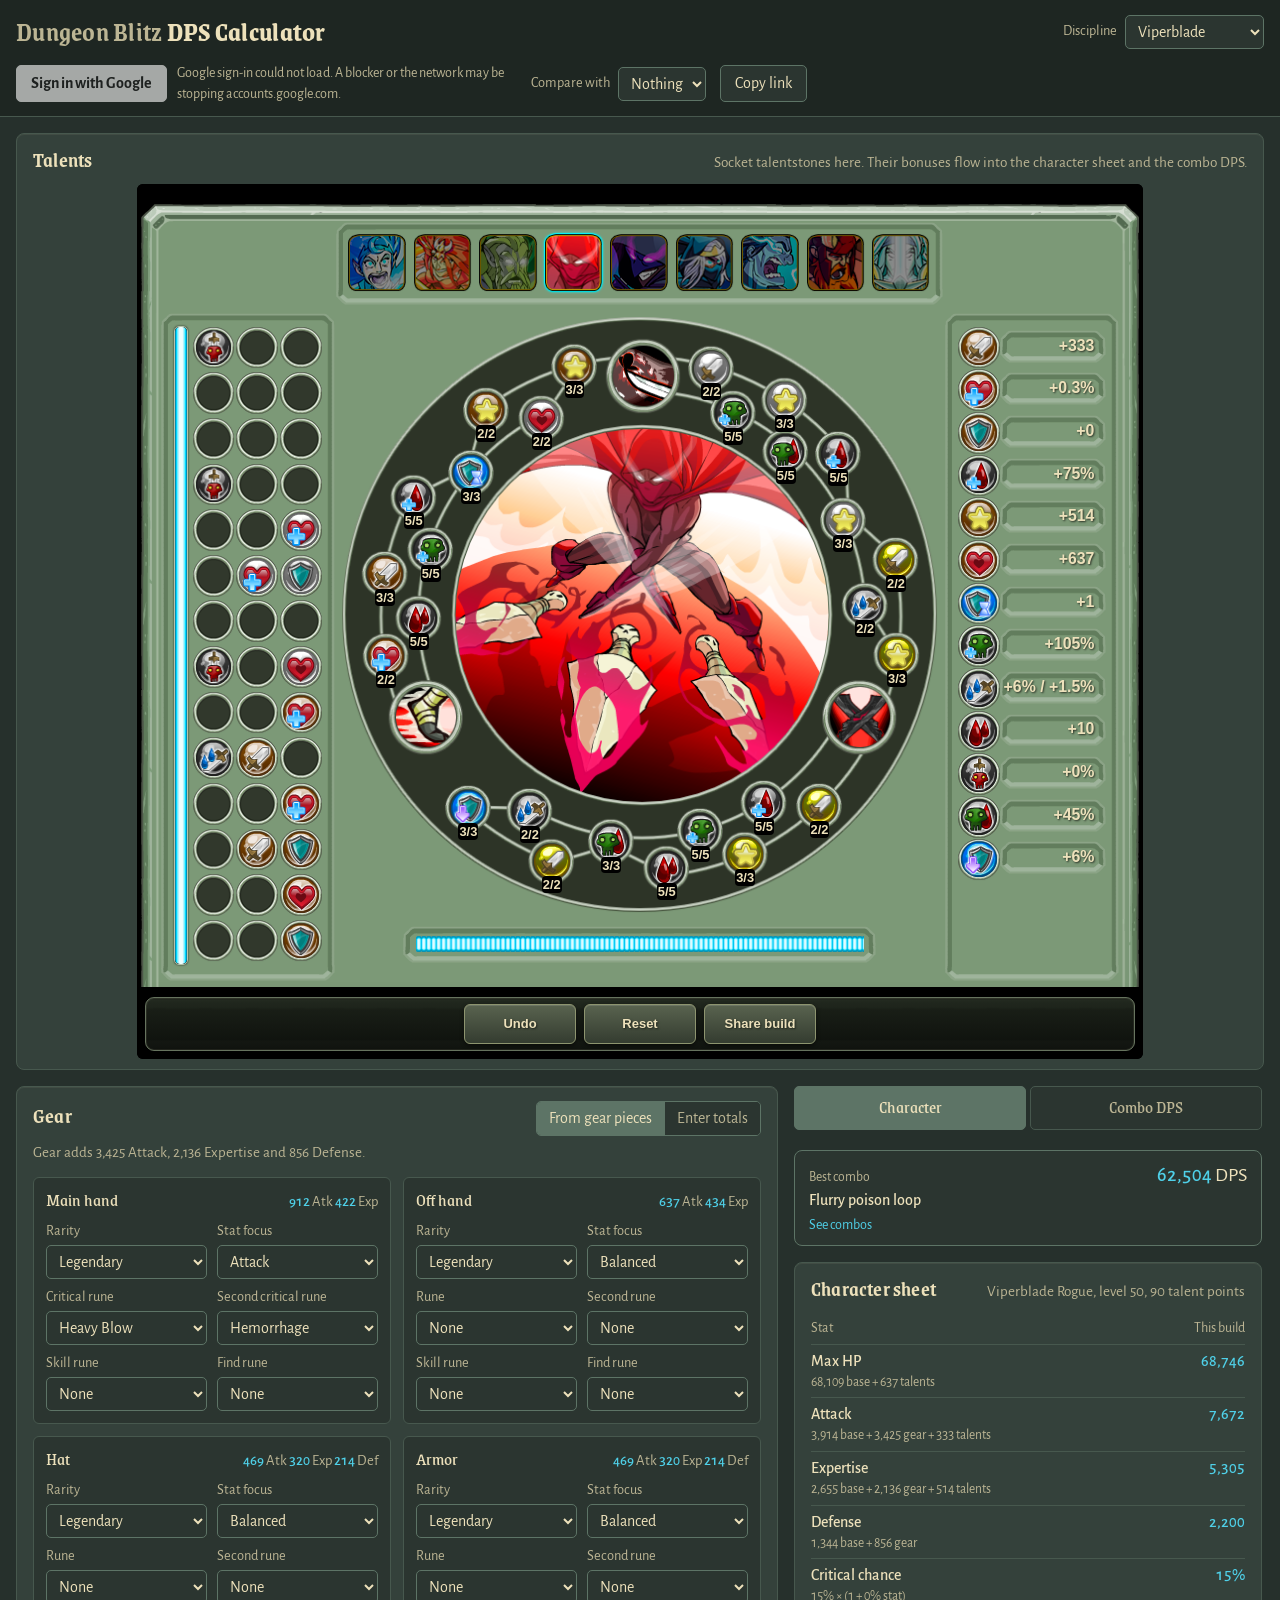
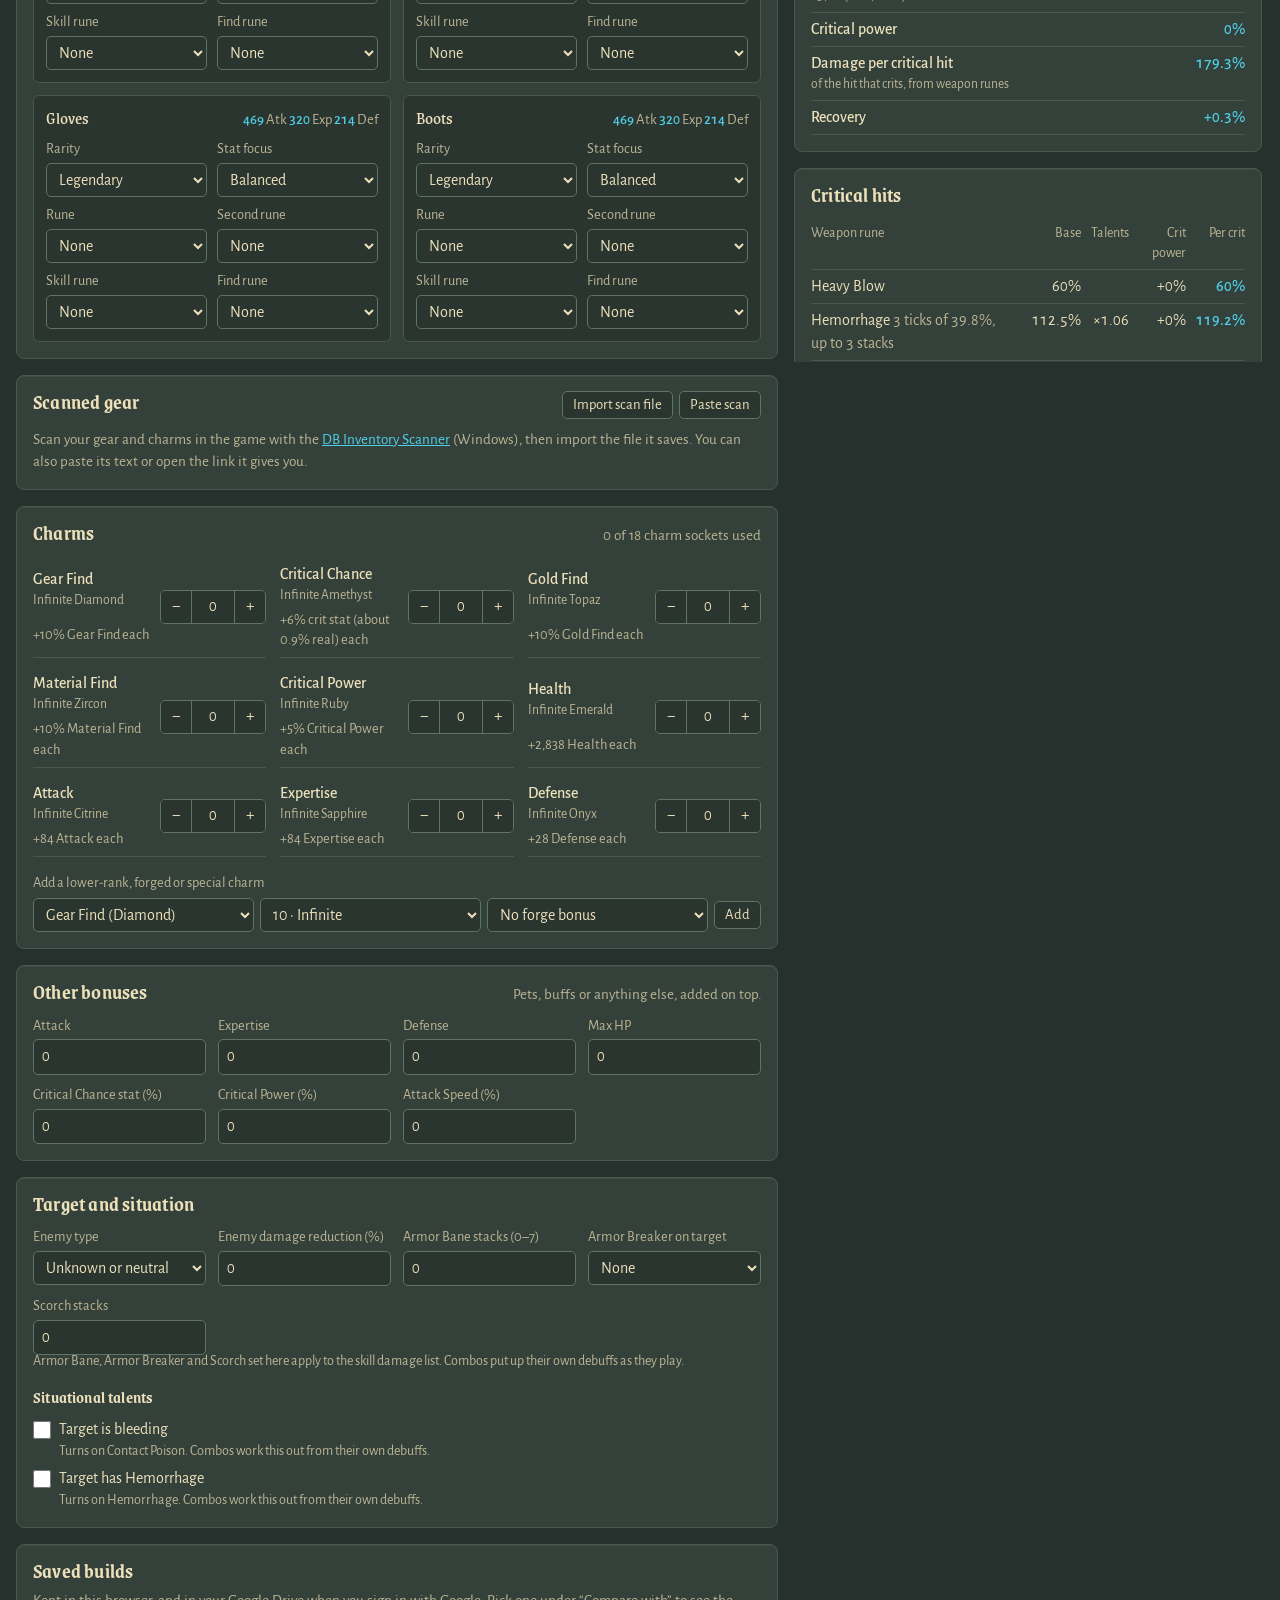
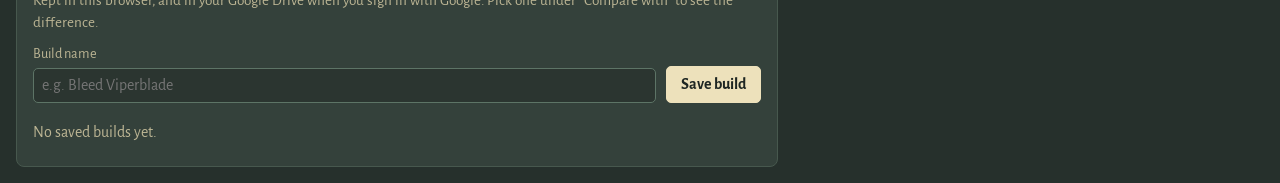
==== commit 2c3c1e7f: "Magic Forge charms ("Infinite Sapphire of Deflecting") A gem charm can carry a second stat from the " ====
--- a/index.html
+++ b/index.html
@@ -23,10 +23,10 @@
 	<script src="talents/js/templar-data.js?v=2"></script>
 	<script src="app/data/game-data.js?v=4"></script>
 	<script src="app/combos.js?v=2"></script>
-	<script src="app/engine.js?v=6"></script>
+	<script src="app/engine.js?v=7"></script>
 	<script src="app/library.js?v=2"></script>
 	<script src="app/drive.js?v=1" defer></script>
-	<script src="app/app.js?v=6" defer></script>
+	<script src="app/app.js?v=7" defer></script>
 </head>
 <body>
 	<header class="topbar">
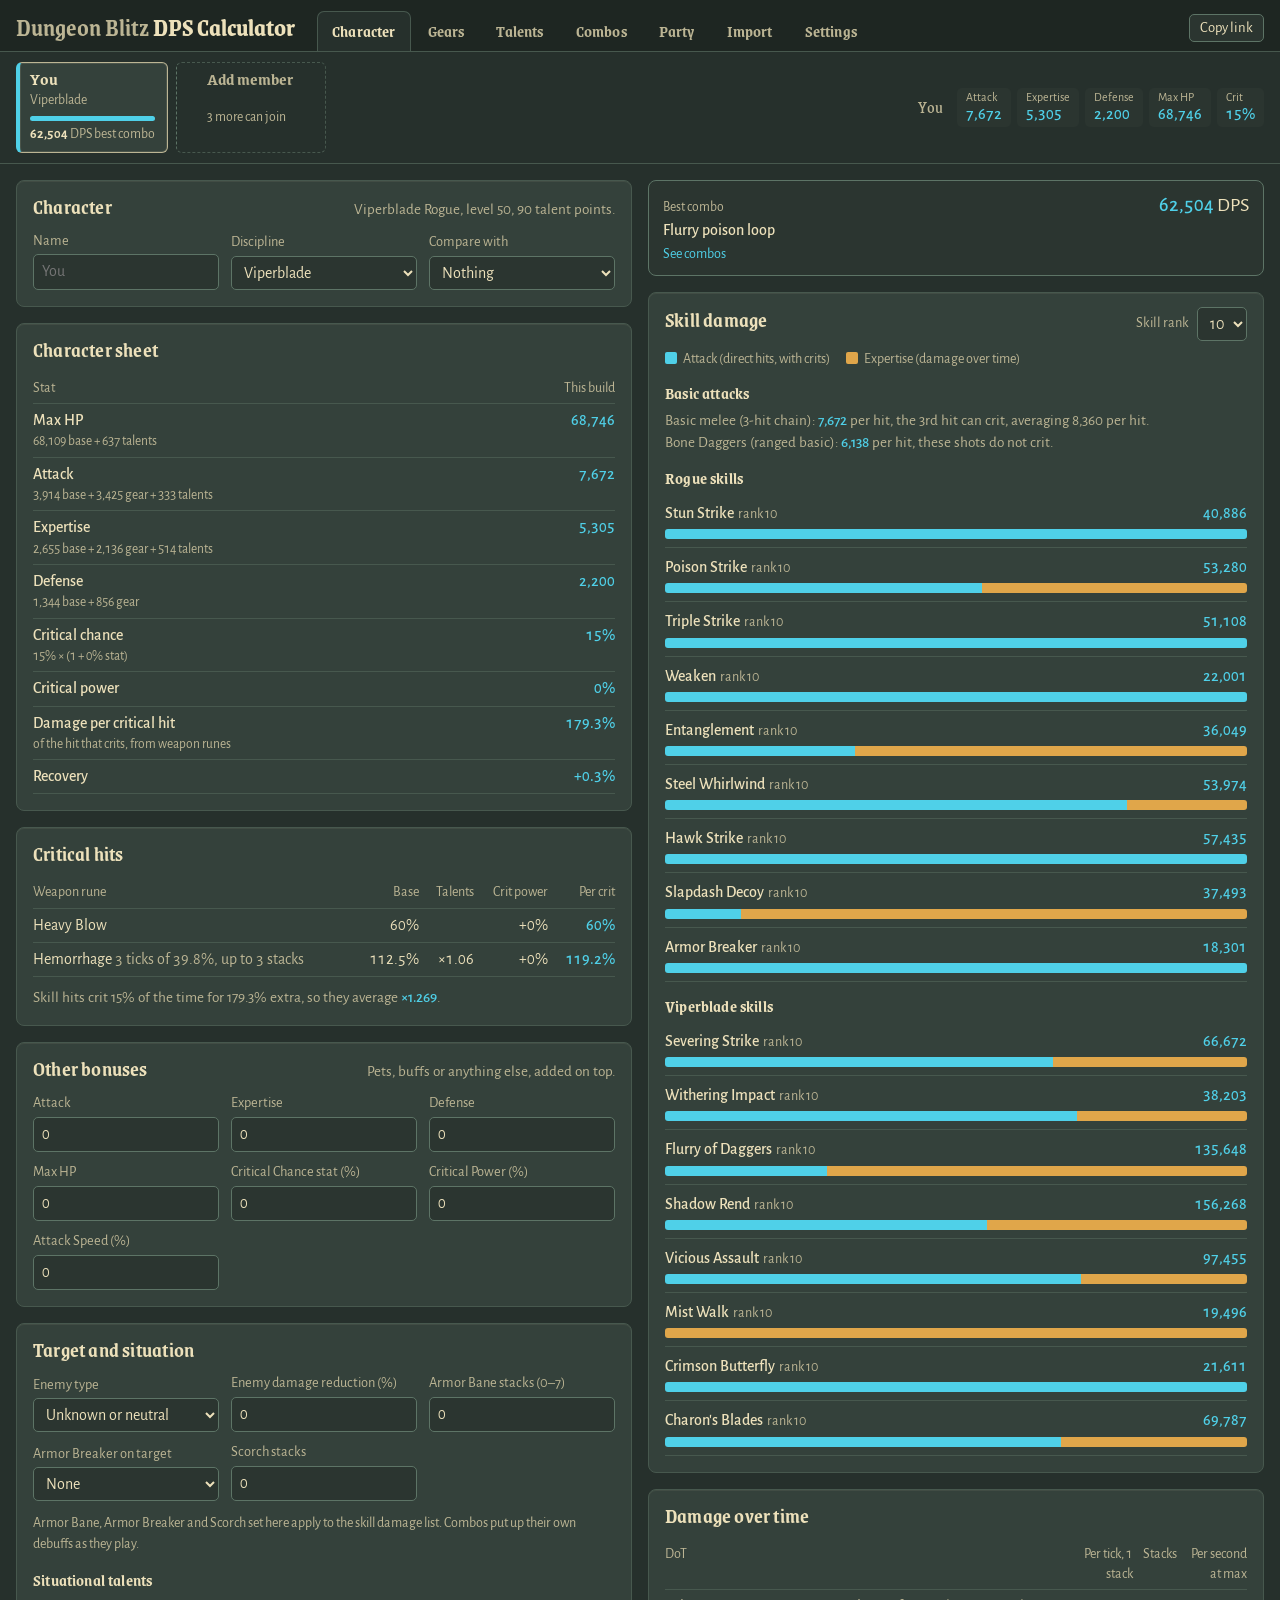
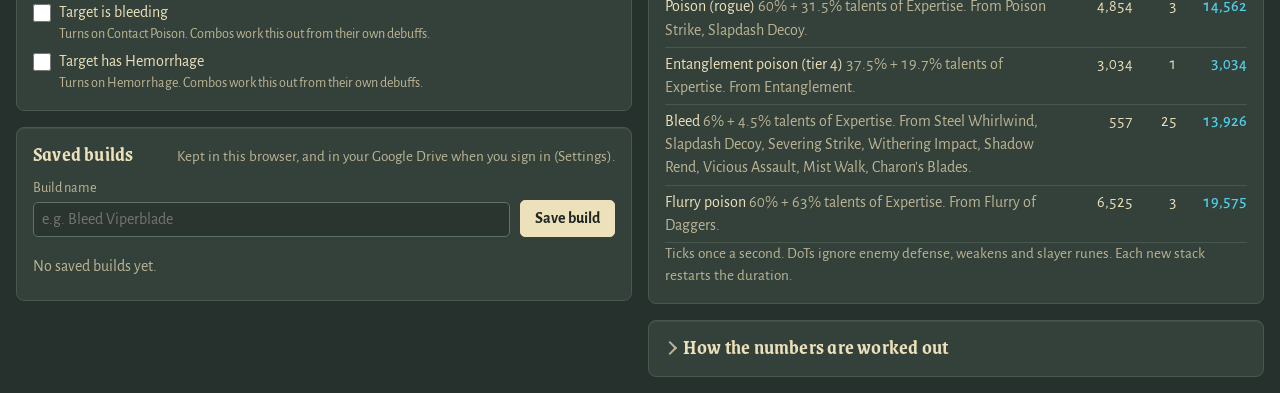
==== commit 51c491a5: "Tabs, a party of four, load slots and Drive backups The calculator is now split into tabs like a gam" ====
--- a/index.html
+++ b/index.html
@@ -4,12 +4,12 @@
 	<meta charset="utf-8">
 	<meta name="viewport" content="width=device-width, initial-scale=1, viewport-fit=cover">
 	<title>Dungeon Blitz DPS Calculator</title>
-	<meta name="description" content="Dungeon Blitz DPS Calculator: plan level 50 builds with talents, gear, runes and charms, and see stats, skill damage and combo DPS with its damage distribution.">
+	<meta name="description" content="Dungeon Blitz DPS Calculator: plan level 50 builds with talents, gear, runes and charms, import your gear from the game, and work out solo and party combo DPS.">
 	<link rel="shortcut icon" href="favicon.ico">
 	<link rel="preconnect" href="https://fonts.googleapis.com">
 	<link rel="preconnect" href="https://fonts.gstatic.com" crossorigin>
 	<link rel="stylesheet" href="https://fonts.googleapis.com/css2?family=Alegreya+Sans:ital,wght@0,400;0,500;0,700;1,400&family=Grenze:wght@600;700&display=swap">
-	<link rel="stylesheet" href="app/app.css?v=5">
+	<link rel="stylesheet" href="app/app.css?v=6">
 	<script>
 		// Pop-out combo window: style it before first paint.
 		if (/[?&]view=combos(&|$)/.test(location.search)) document.documentElement.className += " popout";
@@ -23,134 +23,96 @@
 	<script src="talents/js/templar-data.js?v=2"></script>
 	<script src="app/data/game-data.js?v=4"></script>
 	<script src="app/combos.js?v=2"></script>
-	<script src="app/engine.js?v=7"></script>
-	<script src="app/library.js?v=2"></script>
-	<script src="app/drive.js?v=1" defer></script>
-	<script src="app/app.js?v=7" defer></script>
+	<script src="app/engine.js?v=8"></script>
+	<script src="app/library.js?v=3"></script>
+	<script src="app/drive.js?v=2" defer></script>
+	<script src="app/app.js?v=8" defer></script>
 </head>
 <body>
-	<header class="topbar">
-		<div class="topbar-inner">
-			<h1 class="brand"><span class="brand-game">Dungeon Blitz</span> DPS Calculator</h1>
-			<label class="field field-inline discipline-field">
-				<span class="field-label">Discipline</span>
-				<select id="discipline"></select>
-			</label>
-			<span class="popout-discipline" id="popout-discipline"></span>
-			<div class="topbar-actions">
-				<div class="cloud" id="cloud"></div>
-				<label class="field field-inline">
-					<span class="field-label">Compare with</span>
-					<select id="compare-select"><option value="">Nothing</option></select>
-				</label>
-				<button type="button" class="btn" id="copy-link">Copy link</button>
-				<span class="toast" id="toast" role="status" aria-live="polite"></span>
+	<header class="appbar">
+		<div class="appbar-inner">
+			<a class="brand" href="./"><span class="brand-game">Dungeon Blitz</span> DPS Calculator</a>
+			<nav class="tabbar" role="tablist" aria-label="Sections">
+				<button type="button" role="tab" id="tab-character" aria-controls="panel-character" data-tab="character">Character</button>
+				<button type="button" role="tab" id="tab-gears" aria-controls="panel-gears" data-tab="gears">Gears</button>
+				<button type="button" role="tab" id="tab-talents" aria-controls="panel-talents" data-tab="talents">Talents</button>
+				<button type="button" role="tab" id="tab-combos" aria-controls="panel-combos" data-tab="combos">Combos</button>
+				<button type="button" role="tab" id="tab-party" aria-controls="panel-party" data-tab="party">Party</button>
+				<button type="button" role="tab" id="tab-import" aria-controls="panel-import" data-tab="import">Import</button>
+				<button type="button" role="tab" id="tab-settings" aria-controls="panel-settings" data-tab="settings">Settings</button>
+			</nav>
+			<div class="appbar-tools">
+				<button type="button" class="sync-chip" id="sync-chip" hidden></button>
+				<button type="button" class="btn btn-small" id="copy-link">Copy link</button>
+				<a class="btn btn-small popout-only" id="full-link" href="./">Full calculator</a>
 			</div>
 		</div>
+		<div class="partybar" id="partybar" aria-label="Party"></div>
+		<span class="toast" id="toast" role="status" aria-live="polite"></span>
 	</header>
 
 	<main class="page">
-		<section class="panel talents-panel" aria-labelledby="talents-title">
-			<div class="panel-head">
-				<h2 id="talents-title">Talents</h2>
-				<p class="panel-note">Socket talentstones here. Their bonuses flow into the character sheet and the combo DPS.</p>
-			</div>
-			<div class="talents-frame-wrap">
-				<iframe id="talents-frame" title="Talent calculator"></iframe>
-			</div>
-		</section>
-
-		<div class="workbench">
-			<div class="inputs">
-				<section class="panel" aria-labelledby="gear-title">
-					<div class="panel-head">
-						<h2 id="gear-title">Gear</h2>
-						<div class="segmented" role="radiogroup" aria-label="How to enter gear Attack, Expertise and Defense">
-							<button type="button" role="radio" data-gear-mode="pieces">From gear pieces</button>
-							<button type="button" role="radio" data-gear-mode="totals">Enter totals</button>
-						</div>
-					</div>
-					<p class="panel-note" id="gear-note"></p>
-					<div class="gear-totals" id="gear-totals"></div>
-					<div class="gear-grid" id="gear-grid"></div>
-				</section>
-
-				<section class="panel inventory-panel" id="inventory-panel" aria-labelledby="inv-title">
-					<div class="panel-head">
-						<h2 id="inv-title">Scanned gear</h2>
-						<div class="panel-tools">
-							<button type="button" class="btn btn-small" id="inv-import">Import scan file</button>
-							<button type="button" class="btn btn-small" id="inv-paste">Paste scan</button>
-							<input type="file" id="inv-file" accept=".json,application/json" hidden>
-						</div>
-					</div>
-					<div id="inventory-body"></div>
-				</section>
-
-				<section class="panel" aria-labelledby="charms-title">
-					<div class="panel-head">
-						<h2 id="charms-title">Charms</h2>
-						<p class="panel-note" id="charm-count"></p>
-					</div>
-					<div class="charm-list" id="charm-list"></div>
-				</section>
-
-				<section class="panel" aria-labelledby="extra-title">
-					<div class="panel-head">
-						<h2 id="extra-title">Other bonuses</h2>
-						<p class="panel-note">Pets, buffs or anything else, added on top.</p>
-					</div>
-					<div class="field-grid" id="extra-fields"></div>
-				</section>
-
-				<section class="panel" aria-labelledby="target-title">
-					<div class="panel-head">
-						<h2 id="target-title">Target and situation</h2>
-					</div>
-					<div class="field-grid" id="target-fields"></div>
-					<p class="panel-note target-note">Armor Bane, Armor Breaker and Scorch set here apply to the skill damage list. Combos put up their own debuffs as they play.</p>
-					<div class="situations" id="situations"></div>
-				</section>
-
-				<section class="panel" aria-labelledby="builds-title">
-					<div class="panel-head">
-						<h2 id="builds-title">Saved builds</h2>
-						<p class="panel-note">Kept in this browser, and in your Google Drive when you sign in with Google. Pick one under “Compare with” to see the difference.</p>
-					</div>
-					<form class="save-form" id="save-form">
-						<label class="field">
-							<span class="field-label">Build name</span>
-							<input type="text" id="save-name" maxlength="60" autocomplete="off" placeholder="e.g. Bleed Viperblade">
-						</label>
-						<button type="submit" class="btn btn-primary">Save build</button>
-					</form>
-					<ul class="build-list" id="build-list"></ul>
-				</section>
-			</div>
-
-			<aside class="sheet" aria-label="Results">
-				<div class="sheet-tabs" role="tablist" aria-label="Results">
-					<button type="button" role="tab" id="tab-character" aria-controls="view-character" data-view="character">Character</button>
-					<button type="button" role="tab" id="tab-combos" aria-controls="view-combos" data-view="combos">Combo DPS</button>
-				</div>
-
-				<div class="sheet-view" id="view-character" role="tabpanel" aria-labelledby="tab-character">
+		<!-- Character: who this is and what the numbers come to -->
+		<section class="tabpanel" id="panel-character" role="tabpanel" aria-labelledby="tab-character">
+			<div class="cols">
+				<div class="col">
+					<section class="panel char-head" aria-labelledby="char-title">
+						<div class="panel-head">
+							<h2 id="char-title">Character</h2>
+							<p class="panel-note" id="sheet-sub"></p>
+						</div>
+						<div class="field-grid" id="char-fields"></div>
+					</section>
+
+					<section class="panel" aria-labelledby="stats-title">
+						<div class="panel-head">
+							<h2 id="stats-title">Character sheet</h2>
+						</div>
+						<table class="stat-table" id="stat-table"></table>
+					</section>
+
+					<section class="panel" aria-labelledby="crit-title">
+						<div class="panel-head">
+							<h2 id="crit-title">Critical hits</h2>
+						</div>
+						<div id="crit-body"></div>
+					</section>
+
+					<section class="panel" aria-labelledby="extra-title">
+						<div class="panel-head">
+							<h2 id="extra-title">Other bonuses</h2>
+							<p class="panel-note">Pets, buffs or anything else, added on top.</p>
+						</div>
+						<div class="field-grid" id="extra-fields"></div>
+					</section>
+
+					<section class="panel" aria-labelledby="target-title">
+						<div class="panel-head">
+							<h2 id="target-title">Target and situation</h2>
+						</div>
+						<div class="field-grid" id="target-fields"></div>
+						<p class="panel-note target-note">Armor Bane, Armor Breaker and Scorch set here apply to the skill damage list. Combos put up their own debuffs as they play.</p>
+						<div class="situations" id="situations"></div>
+					</section>
+
+					<section class="panel" aria-labelledby="builds-title">
+						<div class="panel-head">
+							<h2 id="builds-title">Saved builds</h2>
+							<p class="panel-note">Kept in this browser, and in your Google Drive when you sign in (Settings).</p>
+						</div>
+						<form class="save-form" id="save-form">
+							<label class="field">
+								<span class="field-label">Build name</span>
+								<input type="text" id="save-name" maxlength="60" autocomplete="off" placeholder="e.g. Bleed Viperblade">
+							</label>
+							<button type="submit" class="btn btn-primary">Save build</button>
+						</form>
+						<ul class="build-list" id="build-list"></ul>
+					</section>
+				</div>
+
+				<div class="col">
 					<button type="button" class="best-combo" id="best-combo"></button>
-
-					<section class="panel" aria-labelledby="stats-title">
-						<div class="panel-head">
-							<h2 id="stats-title">Character sheet</h2>
-							<p class="panel-note" id="sheet-sub"></p>
-						</div>
-						<table class="stat-table" id="stat-table"></table>
-					</section>
-
-					<section class="panel" aria-labelledby="crit-title">
-						<div class="panel-head">
-							<h2 id="crit-title">Critical hits</h2>
-						</div>
-						<div id="crit-body"></div>
-					</section>
 
 					<section class="panel" aria-labelledby="skills-title">
 						<div class="panel-head">
@@ -174,13 +136,6 @@
 						<div id="dots-body"></div>
 					</section>
 
-					<section class="panel" aria-labelledby="talent-fx-title">
-						<details class="disclosure">
-							<summary><h2 id="talent-fx-title">Talentstone effects</h2></summary>
-							<div id="talent-fx"></div>
-						</details>
-					</section>
-
 					<section class="panel" aria-labelledby="method-title">
 						<details class="disclosure">
 							<summary><h2 id="method-title">How the numbers are worked out</h2></summary>
@@ -188,35 +143,208 @@
 						</details>
 					</section>
 				</div>
-
-				<div class="sheet-view" id="view-combos" role="tabpanel" aria-labelledby="tab-combos" hidden>
-					<section class="panel combo-window" aria-labelledby="combo-title">
-						<div class="panel-head">
-							<h2 id="combo-title">Combo DPS</h2>
-							<div class="combo-tools">
-								<label class="field field-inline">
-									<span class="field-label">Fight length</span>
-									<select id="combo-length"></select>
-								</label>
-								<button type="button" class="btn btn-small" id="combo-popout">Open in new window</button>
-								<a class="btn btn-small popout-only" id="full-link" href="./">Full calculator</a>
-							</div>
-						</div>
-						<p class="panel-note" id="combo-intro"></p>
-						<div class="combo-list" id="combo-list" role="radiogroup" aria-label="Combos"></div>
-						<div class="combo-detail" id="combo-detail"></div>
-					</section>
-
-					<section class="panel" aria-labelledby="builder-title">
-						<div class="panel-head">
-							<h2 id="builder-title">Your combo</h2>
-							<p class="panel-note">Build a loop of your own; it shows up in the list above.</p>
-						</div>
-						<div id="combo-builder"></div>
-					</section>
-				</div>
-			</aside>
-		</div>
+			</div>
+		</section>
+
+		<!-- Gears: what the character wears -->
+		<section class="tabpanel" id="panel-gears" role="tabpanel" aria-labelledby="tab-gears" hidden>
+			<section class="panel" aria-labelledby="gear-title">
+				<div class="panel-head">
+					<h2 id="gear-title">Gear</h2>
+					<div class="segmented" role="radiogroup" aria-label="How to enter gear Attack, Expertise and Defense">
+						<button type="button" role="radio" data-gear-mode="pieces">From gear pieces</button>
+						<button type="button" role="radio" data-gear-mode="totals">Enter totals</button>
+					</div>
+				</div>
+				<p class="panel-note" id="gear-note"></p>
+				<div class="gear-totals" id="gear-totals"></div>
+				<div class="gear-grid" id="gear-grid"></div>
+			</section>
+
+			<div class="cols">
+				<div class="col">
+					<section class="panel" aria-labelledby="charms-title">
+						<div class="panel-head">
+							<h2 id="charms-title">Charms</h2>
+							<p class="panel-note" id="charm-count"></p>
+						</div>
+						<div class="charm-list" id="charm-list"></div>
+					</section>
+				</div>
+				<div class="col">
+					<section class="panel inventory-panel" id="inventory-panel" aria-labelledby="inv-title">
+						<div class="panel-head">
+							<h2 id="inv-title">Scanned gear</h2>
+							<div class="panel-tools" id="inv-tools"></div>
+						</div>
+						<div id="inventory-body"></div>
+					</section>
+				</div>
+			</div>
+		</section>
+
+		<!-- Talents: the tree, and what it adds -->
+		<section class="tabpanel" id="panel-talents" role="tabpanel" aria-labelledby="tab-talents" hidden>
+			<section class="panel talents-panel" aria-labelledby="talents-title">
+				<div class="panel-head">
+					<h2 id="talents-title">Talent tree</h2>
+					<p class="panel-note">Socket talentstones here. Their bonuses flow into the character sheet and every combo.</p>
+				</div>
+				<div class="talents-frame-wrap">
+					<iframe id="talents-frame" title="Talent calculator"></iframe>
+				</div>
+			</section>
+			<div class="cols">
+				<div class="col">
+					<section class="panel" aria-labelledby="inflow-title">
+						<div class="panel-head">
+							<h2 id="inflow-title">What your talents add</h2>
+							<p class="panel-note" id="inflow-sub"></p>
+						</div>
+						<div id="talent-inflow"></div>
+					</section>
+				</div>
+				<div class="col">
+					<section class="panel" aria-labelledby="talent-import-title">
+						<div class="panel-head">
+							<h2 id="talent-import-title">Bring in talents</h2>
+						</div>
+						<div id="talent-import"></div>
+					</section>
+					<section class="panel" aria-labelledby="talent-fx-title">
+						<div class="panel-head">
+							<h2 id="talent-fx-title">Talentstones socketed</h2>
+						</div>
+						<div id="talent-fx"></div>
+					</section>
+				</div>
+			</div>
+		</section>
+
+		<!-- Combos: one character's loop, or the whole party at once -->
+		<section class="tabpanel" id="panel-combos" role="tabpanel" aria-labelledby="tab-combos" hidden>
+			<div class="combos-bar">
+				<div class="segmented combo-scope" role="radiogroup" aria-label="Whose combo">
+					<button type="button" role="radio" data-combo-scope="character">Character</button>
+					<button type="button" role="radio" data-combo-scope="party">Party</button>
+				</div>
+				<div class="combos-bar-tools" id="combos-tools"></div>
+			</div>
+
+			<div id="combos-character">
+				<section class="panel combo-window" aria-labelledby="combo-title">
+					<div class="panel-head">
+						<h2 id="combo-title">Combo DPS</h2>
+					</div>
+					<p class="panel-note" id="combo-intro"></p>
+					<div class="combo-list" id="combo-list" role="radiogroup" aria-label="Combos"></div>
+					<div class="combo-detail" id="combo-detail"></div>
+				</section>
+
+				<section class="panel" aria-labelledby="builder-title">
+					<div class="panel-head">
+						<h2 id="builder-title">Build your combo</h2>
+						<p class="panel-note">Click skills in the order you cast them. It shows up in the list above as “Your combo”.</p>
+					</div>
+					<div id="combo-builder"></div>
+				</section>
+			</div>
+
+			<div id="combos-party" hidden>
+				<section class="panel combo-window" aria-labelledby="party-dps-title">
+					<div class="panel-head">
+						<h2 id="party-dps-title">Party DPS</h2>
+						<p class="panel-note" id="party-dps-sub"></p>
+					</div>
+					<div id="party-summary"></div>
+				</section>
+				<section class="panel" aria-labelledby="lanes-title">
+					<div class="panel-head">
+						<h2 id="lanes-title">Everyone's combo</h2>
+						<p class="panel-note">Each member loops their own combo against the same target. Debuffs anyone puts on it raise everyone's damage.</p>
+					</div>
+					<div id="party-lanes"></div>
+				</section>
+			</div>
+		</section>
+
+		<!-- Party: you and up to three others -->
+		<section class="tabpanel" id="panel-party" role="tabpanel" aria-labelledby="tab-party" hidden>
+			<section class="panel" aria-labelledby="members-title">
+				<div class="panel-head">
+					<h2 id="members-title">Party members</h2>
+					<p class="panel-note">You and up to three others. Pick a member in the bar at the top to edit their character, gear and talents.</p>
+				</div>
+				<div class="member-grid" id="party-members"></div>
+			</section>
+			<div class="cols">
+				<div class="col">
+					<section class="panel" aria-labelledby="add-title">
+						<div class="panel-head">
+							<h2 id="add-title">Add a member</h2>
+						</div>
+						<div id="party-add"></div>
+					</section>
+				</div>
+				<div class="col">
+					<section class="panel" aria-labelledby="enemy-title">
+						<div class="panel-head">
+							<h2 id="enemy-title">The party's target</h2>
+						</div>
+						<div class="field-grid" id="party-enemy"></div>
+					</section>
+					<section class="panel" aria-labelledby="synergy-title">
+						<div class="panel-head">
+							<h2 id="synergy-title">What each member brings</h2>
+						</div>
+						<div id="party-synergy"></div>
+					</section>
+				</div>
+			</div>
+		</section>
+
+		<!-- Import: up to four scans from the game -->
+		<section class="tabpanel" id="panel-import" role="tabpanel" aria-labelledby="tab-import" hidden>
+			<section class="panel" aria-labelledby="loads-title">
+				<div class="panel-head">
+					<h2 id="loads-title">Loads</h2>
+					<div class="panel-tools" id="loads-tools"></div>
+				</div>
+				<p class="panel-note" id="loads-note"></p>
+				<div class="load-grid" id="loads"></div>
+				<div id="loads-extra"></div>
+				<input type="file" id="load-file" accept=".json,application/json" hidden>
+			</section>
+		</section>
+
+		<!-- Settings: account, backups, this browser -->
+		<section class="tabpanel" id="panel-settings" role="tabpanel" aria-labelledby="tab-settings" hidden>
+			<div class="cols">
+				<div class="col">
+					<section class="panel" aria-labelledby="drive-title">
+						<div class="panel-head">
+							<h2 id="drive-title">Google Drive</h2>
+						</div>
+						<div id="drive-settings"></div>
+					</section>
+				</div>
+				<div class="col">
+					<section class="panel" aria-labelledby="file-title">
+						<div class="panel-head">
+							<h2 id="file-title">Backup file</h2>
+						</div>
+						<div id="file-settings"></div>
+						<input type="file" id="backup-file" accept=".json,application/json" hidden>
+					</section>
+					<section class="panel" aria-labelledby="browser-title">
+						<div class="panel-head">
+							<h2 id="browser-title">This browser</h2>
+						</div>
+						<div id="browser-settings"></div>
+					</section>
+				</div>
+			</div>
+		</section>
 	</main>
 </body>
 </html>
--- a/app/app.css
+++ b/app/app.css
@@ -16,6 +16,12 @@
 	--rose: #e5646a;
 	--rune-pale: #a9e9f4;
 	--violet: #a990e0;
+	/* One colour per party member: frames, lanes, damage bars. */
+	--m0: #4fd0e8;
+	--m1: #9ad96b;
+	--m2: #f28fb5;
+	--m3: #8ea2ff;
+	--m: var(--m0);
 	--radius-panel: 8px;
 	--radius-control: 5px;
 	--font-display: "Grenze", "Palatino Linotype", Georgia, serif;
@@ -56,45 +62,202 @@
 	outline-offset: 2px;
 }
 
-/* ---------- top bar ---------- */
-.topbar {
+/* ---------- app bar: brand, sections ---------- */
+.appbar {
 	background: var(--slate-deep);
 	border-bottom: 1px solid var(--moss-soft);
-}
-
-.topbar-inner {
+	position: relative;
+}
+
+.appbar-inner {
 	max-width: 1320px;
 	margin: 0 auto;
-	padding: 12px 16px;
-	display: flex;
-	flex-wrap: wrap;
-	align-items: center;
-	gap: 12px 20px;
+	padding: 10px 16px 0;
+	display: flex;
+	flex-wrap: wrap;
+	align-items: flex-end;
+	gap: 6px 22px;
 }
 
 .brand {
-	font-size: 1.7rem;
+	font-family: var(--font-display);
+	font-size: 1.55rem;
 	font-weight: 700;
+	line-height: 1.1;
 	color: var(--parchment);
+	text-decoration: none;
+	padding-bottom: 10px;
+}
+
+.brand-game { color: var(--parchment-dim); font-weight: 600; }
+
+/* The sections read like the stone tabs of the game's inventory window. */
+.tabbar {
+	display: flex;
+	gap: 2px;
 	margin-right: auto;
-}
-
-.brand-game { color: var(--parchment-dim); font-weight: 600; }
-
-.popout-discipline { display: none; color: var(--parchment-dim); }
-
-.topbar-actions {
-	display: flex;
-	flex-wrap: wrap;
-	align-items: center;
-	gap: 10px 14px;
-}
+	overflow-x: auto;
+	scrollbar-width: none;
+	max-width: 100%;
+}
+.tabbar::-webkit-scrollbar { display: none; }
+
+.tabbar [role=tab] {
+	font-family: var(--font-display);
+	font-size: 1.08rem;
+	font-weight: 600;
+	letter-spacing: 0.01em;
+	color: var(--parchment-dim);
+	background: transparent;
+	border: 1px solid transparent;
+	border-bottom: 0;
+	border-radius: 7px 7px 0 0;
+	padding: 7px 14px 8px;
+	cursor: pointer;
+	white-space: nowrap;
+	position: relative;
+	top: 1px;
+}
+.tabbar [role=tab]:hover { color: var(--parchment); }
+.tabbar [role=tab][aria-selected="true"] {
+	color: var(--parchment);
+	background: var(--slate);
+	border-color: var(--moss-soft);
+}
+
+.appbar-tools {
+	display: flex;
+	flex-wrap: wrap;
+	align-items: center;
+	gap: 8px 10px;
+	padding-bottom: 9px;
+}
+
+.sync-chip {
+	display: inline-flex;
+	align-items: center;
+	gap: 7px;
+	background: var(--stone-inset);
+	border: 1px solid var(--moss-soft);
+	border-radius: 999px;
+	padding: 3px 11px;
+	font-size: 0.9rem;
+	color: var(--parchment-dim);
+	cursor: pointer;
+}
+.sync-chip[hidden] { display: none; }
+.sync-dot { width: 8px; height: 8px; border-radius: 50%; background: var(--moss); }
+.sync-chip.cloud-synced .sync-dot { background: #6fd39a; }
+.sync-chip.cloud-syncing .sync-dot, .sync-chip.cloud-connecting .sync-dot { background: var(--amber); }
+.sync-chip.cloud-expired .sync-dot, .sync-chip.cloud-error .sync-dot { background: var(--rose); }
 
 .toast {
-	min-width: 1px;
-	color: var(--rune);
+	position: fixed;
+	left: 50%;
+	bottom: 18px;
+	transform: translateX(-50%);
+	z-index: 30;
+	max-width: min(560px, calc(100vw - 32px));
+	background: var(--slate-deep);
+	border: 1px solid var(--rune);
+	color: var(--parchment);
+	border-radius: 8px;
+	padding: 8px 14px;
 	font-size: 0.95rem;
-}
+	box-shadow: 0 6px 24px rgba(0, 0, 0, 0.35);
+	opacity: 0;
+	pointer-events: none;
+	transition: opacity 0.2s;
+}
+.toast.on { opacity: 1; }
+
+/* ---------- party bar: the game's party frames ---------- */
+.m0 { --m: var(--m0); }
+.m1 { --m: var(--m1); }
+.m2 { --m: var(--m2); }
+.m3 { --m: var(--m3); }
+
+.partybar {
+	background: var(--slate);
+	border-top: 1px solid var(--moss-soft);
+	display: flex;
+	flex-wrap: wrap;
+	justify-content: space-between;
+	align-items: center;
+	gap: 10px 20px;
+	padding: 10px max(16px, calc((100vw - 1320px) / 2 + 16px));
+}
+
+.frames {
+	display: flex;
+	flex-wrap: wrap;
+	gap: 8px;
+}
+
+.frame {
+	display: grid;
+	grid-template-columns: auto;
+	gap: 1px;
+	min-width: 150px;
+	text-align: left;
+	background: var(--stone-inset);
+	border: 1px solid var(--moss-soft);
+	border-left: 4px solid var(--m);
+	border-radius: 6px;
+	padding: 6px 12px 7px 10px;
+	cursor: pointer;
+	color: var(--parchment);
+}
+.frame:hover { border-color: var(--moss); border-left-color: var(--m); }
+.frame.on {
+	background: var(--stone);
+	border-color: var(--parchment-dim);
+	border-left-color: var(--m);
+	box-shadow: inset 0 0 0 1px rgba(237, 225, 187, 0.12);
+}
+.frame-name { font-family: var(--font-display); font-size: 1.12rem; font-weight: 600; line-height: 1.15; }
+.frame-disc { font-size: 0.86rem; color: var(--parchment-dim); }
+.frame-bar {
+	display: block;
+	height: 5px;
+	margin: 4px 0 3px;
+	background: rgba(0, 0, 0, 0.35);
+	border-radius: 3px;
+	overflow: hidden;
+}
+.frame-bar i { display: block; height: 100%; background: var(--m); }
+.frame-dps { font-size: 0.86rem; color: var(--parchment-dim); }
+.frame-dps b { color: var(--parchment); font-weight: 600; font-variant-numeric: tabular-nums; }
+.frame-add {
+	border-style: dashed;
+	border-left: 1px dashed var(--moss);
+	background: transparent;
+	justify-content: center;
+}
+.frame-add .frame-name { color: var(--parchment-dim); }
+
+.quick {
+	display: flex;
+	flex-wrap: wrap;
+	align-items: center;
+	gap: 6px 14px;
+}
+.quick-who { font-family: var(--font-display); font-size: 1.05rem; color: var(--parchment-dim); }
+
+.stat-pills {
+	display: flex;
+	flex-wrap: wrap;
+	gap: 6px;
+	margin: 0;
+}
+.stat-pills div {
+	background: var(--stone-inset);
+	border-radius: 5px;
+	padding: 3px 9px 4px;
+	line-height: 1.15;
+}
+.stat-pills dt { font-size: 0.75rem; color: var(--parchment-dim); }
+.stat-pills dd { margin: 0; font-variant-numeric: tabular-nums; color: var(--rune); font-weight: 500; }
 
 /* ---------- layout ---------- */
 .page {
@@ -103,28 +266,16 @@
 	padding: 16px;
 }
 
-.workbench {
-	display: grid;
-	grid-template-columns: minmax(0, 1fr) 470px;
+.tabpanel { display: grid; grid-template-columns: minmax(0, 1fr); gap: 16px; }
+.tabpanel[hidden] { display: none; }
+
+.cols {
+	display: grid;
+	grid-template-columns: minmax(0, 1fr) minmax(0, 1fr);
 	gap: 16px;
 	align-items: start;
-	margin-top: 16px;
-}
-
-.inputs, .sheet {
-	display: grid;
-	gap: 16px;
-	min-width: 0;
-}
-
-.sheet {
-	position: sticky;
-	top: 12px;
-	max-height: calc(100vh - 24px);
-	overflow-y: auto;
-	padding-right: 2px;
-	scrollbar-color: var(--moss) transparent;
-}
+}
+.col { display: grid; grid-template-columns: minmax(0, 1fr); gap: 16px; min-width: 0; }
 
 /* ---------- panels ---------- */
 .panel {
@@ -183,6 +334,8 @@
 	gap: 8px;
 }
 
+.field-inline select { min-width: 0; flex: 0 1 auto; }
+
 .field-label {
 	color: var(--parchment-dim);
 	font-size: 0.9rem;
@@ -217,6 +370,9 @@
 }
 
 .btn:hover { border-color: var(--parchment-dim); }
+.btn:disabled { opacity: 0.5; cursor: default; }
+.btn:disabled:hover { border-color: var(--moss); }
+a.btn { display: inline-flex; align-items: center; color: var(--parchment); text-decoration: none; }
 
 .btn-primary {
 	background: var(--parchment);
@@ -226,6 +382,7 @@
 }
 
 .btn-primary:hover { background: #fff3cf; }
+.btn-primary:disabled:hover { background: var(--parchment); border-color: var(--parchment); }
 
 .btn-small {
 	min-height: 28px;
@@ -259,6 +416,7 @@
 	display: grid;
 	grid-template-columns: repeat(auto-fill, minmax(150px, 1fr));
 	gap: 10px 12px;
+	align-items: end;
 }
 
 /* ---------- gear ---------- */
@@ -273,7 +431,7 @@
 
 .gear-grid {
 	display: grid;
-	grid-template-columns: repeat(2, minmax(0, 1fr));
+	grid-template-columns: repeat(auto-fill, minmax(min(100%, 360px), 1fr));
 	gap: 12px;
 }
 
@@ -633,40 +791,9 @@
 .note-list { margin: 8px 0 0; padding-left: 18px; color: var(--parchment-dim); font-size: 0.92rem; }
 .note-list.warn { color: var(--amber); }
 
-.target-note { margin-top: 10px; font-size: 0.88rem; }
-
-/* ---------- sheet tabs ---------- */
-.sheet-tabs {
-	display: flex;
-	gap: 4px;
-	position: sticky;
-	top: 0;
-	z-index: 2;
-	background: var(--slate);
-	padding-bottom: 4px;
-}
-
-.sheet-tabs [role=tab] {
-	flex: 1;
-	background: var(--stone-inset);
-	border: 1px solid var(--moss-soft);
-	border-radius: var(--radius-control);
-	padding: 8px 12px;
-	cursor: pointer;
-	font-family: var(--font-display);
-	font-size: 1.1rem;
-	color: var(--parchment-dim);
-}
-
-.sheet-tabs [role=tab][aria-selected="true"] {
-	background: var(--moss);
-	border-color: var(--moss);
-	color: var(--parchment);
-}
-
-.sheet-view { display: grid; gap: 16px; min-width: 0; }
-.sheet-view[hidden] { display: none; }
-
+.panel > .target-note { margin: 12px 0 0; font-size: 0.88rem; }
+
+/* ---------- best combo (Character tab) ---------- */
 .best-combo {
 	display: grid;
 	grid-template-columns: minmax(0, 1fr) auto;
@@ -688,18 +815,11 @@
 .best-go { grid-column: 1 / -1; color: var(--rune); font-size: 0.88rem; }
 
 /* ---------- combo window ---------- */
-.combo-tools {
-	display: flex;
-	flex-wrap: wrap;
-	align-items: center;
-	gap: 8px 12px;
-}
-
 .combo-window > .panel-note { margin: -4px 0 12px; }
 
 .combo-list {
 	display: grid;
-	grid-template-columns: repeat(auto-fill, minmax(260px, 1fr));
+	grid-template-columns: repeat(auto-fill, minmax(min(100%, 260px), 1fr));
 	gap: 8px;
 }
 
@@ -725,10 +845,9 @@
 
 .tag {
 	font-family: var(--font-body);
-	font-size: 0.72rem;
+	font-size: 0.8rem;
 	font-weight: 500;
-	text-transform: uppercase;
-	letter-spacing: 0.04em;
+	line-height: 1.35;
 	border: 1px solid var(--moss);
 	border-radius: 999px;
 	padding: 0 7px;
@@ -842,40 +961,167 @@
 .timeline .tl-basic .tl-name { font-weight: 400; color: var(--parchment-dim); }
 .timeline .tl-master .tl-name { color: var(--rune); }
 
-/* ---------- combo builder ---------- */
-.builder-steps {
+/* ---------- Combos tab: whose combo, and its settings ---------- */
+.combos-bar {
+	display: flex;
+	flex-wrap: wrap;
+	align-items: center;
+	justify-content: space-between;
+	gap: 10px 18px;
+}
+
+.combo-scope button {
+	font-family: var(--font-display);
+	font-size: 1.08rem;
+	font-weight: 600;
+	padding: 5px 22px 6px;
+}
+
+.combos-bar-tools {
+	display: flex;
+	flex-wrap: wrap;
+	align-items: center;
+	gap: 8px 12px;
+}
+
+.combos-bar-tools .field { flex-direction: row; align-items: center; gap: 8px; }
+
+#combos-character, #combos-party { display: grid; grid-template-columns: minmax(0, 1fr); gap: 16px; }
+#combos-character[hidden], #combos-party[hidden] { display: none; }
+
+/* ---------- combo builder: the cast order over a palette of skills ---------- */
+.builder-row {
+	display: flex;
+	flex-wrap: wrap;
+	align-items: center;
+	gap: 6px 14px;
+	margin-bottom: 12px;
+}
+
+.seq {
 	list-style: none;
-	margin: 0 0 12px;
-	padding: 0;
-	display: grid;
-	gap: 4px;
-	counter-reset: step;
-}
-
-.builder-steps .empty { color: var(--parchment-dim); }
-
-.builder-step {
-	display: grid;
-	grid-template-columns: auto minmax(0, 1fr) auto auto auto;
-	align-items: center;
-	gap: 8px;
-	background: var(--stone-inset);
+	margin: 0;
+	padding: 8px 8px 8px 16px;
+	display: flex;
+	flex-wrap: wrap;
+	gap: 6px 18px;
+	min-height: 50px;
+	background: var(--slate-deep);
 	border: 1px solid var(--moss-soft);
-	border-radius: var(--radius-control);
-	padding: 4px 6px 4px 8px;
-}
-
-.step-slot {
-	min-width: 24px;
+	border-radius: 6px;
+}
+
+.seq-empty { color: var(--parchment-dim); padding: 5px 6px; }
+
+.seq-chip {
+	position: relative;
+	display: inline-flex;
+	align-items: center;
+	gap: 6px;
+	max-width: 100%;
+	background: var(--stone);
+	border: 1px solid var(--moss);
+	border-radius: 5px;
+	padding: 2px 2px 2px 7px;
+	cursor: grab;
+}
+
+.seq-chip.master { border-color: var(--rune); }
+.seq-chip.basic { border-style: dashed; }
+.seq-chip.basic .seq-name { color: var(--parchment-dim); font-weight: 400; }
+.seq-chip.dragging { opacity: 0.4; }
+.seq-chip.drop { box-shadow: -4px 0 0 var(--rune); }
+
+/* The cast order reads left to right, one chevron between steps. */
+.seq-chip + .seq-chip::before {
+	content: "›";
+	position: absolute;
+	left: -13px;
+	color: var(--parchment-dim);
+	pointer-events: none;
+}
+
+/* The hotbar key the skill sits on, drawn like a key cap. */
+.seq-slot {
+	min-width: 20px;
 	text-align: center;
-	font-size: 0.8rem;
+	font-size: 0.76rem;
+	line-height: 1.5;
 	border: 1px solid var(--moss);
 	border-radius: 4px;
 	color: var(--parchment-dim);
-	padding: 1px 4px;
-}
-
-.step-slot.master { border-color: var(--rune); color: var(--rune); }
+	padding: 0 4px;
+}
+
+.seq-chip.master .seq-slot { border-color: var(--rune); color: var(--rune); }
+
+.seq-name {
+	min-width: 0;
+	font-weight: 500;
+	white-space: nowrap;
+	overflow: hidden;
+	text-overflow: ellipsis;
+}
+
+.seq-tools { display: inline-flex; flex: none; }
+.seq-tools .icon-btn { width: 22px; height: 24px; padding: 0; font-size: 0.95rem; }
+
+.seq-sum { margin-top: 8px; font-size: 0.92rem; }
+
+.palette { display: grid; gap: 10px; margin-top: 14px; }
+
+.pal-row {
+	display: grid;
+	grid-template-columns: 5.5em minmax(0, 1fr);
+	gap: 4px 10px;
+	align-items: start;
+}
+
+.pal-label { color: var(--parchment-dim); font-size: 0.9rem; padding-top: 6px; }
+
+.pal-chips { display: flex; flex-wrap: wrap; gap: 6px; }
+
+.skill-chip {
+	display: grid;
+	text-align: left;
+	min-width: 0;
+	max-width: 100%;
+	line-height: 1.25;
+	background: var(--stone-inset);
+	border: 1px solid var(--moss-soft);
+	border-left: 3px solid var(--moss);
+	border-radius: 5px;
+	padding: 4px 10px 5px 8px;
+	cursor: pointer;
+}
+
+.skill-chip:hover { border-color: var(--parchment-dim); }
+.skill-chip.master { border-left-color: var(--rune); }
+.chip-name { font-weight: 500; }
+
+/* A dot after the name: this skill is already in the combo. */
+.skill-chip.used .chip-name::after {
+	content: "";
+	display: inline-block;
+	width: 6px;
+	height: 6px;
+	margin-left: 6px;
+	border-radius: 50%;
+	background: var(--rune);
+	vertical-align: 2px;
+}
+
+.chip-meta { color: var(--parchment-dim); font-size: 0.8rem; font-variant-numeric: tabular-nums; }
+
+.builder-tools {
+	display: flex;
+	flex-wrap: wrap;
+	align-items: center;
+	gap: 8px 10px;
+	margin-top: 14px;
+}
+
+.builder-tools select { flex: 0 1 280px; }
 
 .icon-btn {
 	background: transparent;
@@ -891,52 +1137,112 @@
 .icon-btn:hover:not(:disabled) { border-color: var(--moss); color: var(--parchment); }
 .icon-btn:disabled { opacity: 0.35; cursor: default; }
 
-.builder-tools {
-	display: flex;
-	flex-wrap: wrap;
-	align-items: flex-end;
-	gap: 8px 10px;
-	margin-bottom: 8px;
-}
-
-.builder-add { flex: 1 1 240px; }
-.builder-tools select { width: 100%; }
-
-/* ---------- pop-out combo window ---------- */
-.popout-only { display: none; }
-.popout .popout-only { display: inline-flex; align-items: center; text-decoration: none; color: var(--parchment); }
-
-.popout .talents-panel,
-.popout .inputs,
-.popout .sheet-tabs,
-.popout #view-character,
-.popout .discipline-field,
-.popout #combo-popout { display: none; }
-
-.popout .popout-discipline { display: inline; margin-right: auto; }
-.popout .brand { margin-right: 0; }
-.popout .workbench { grid-template-columns: minmax(0, 1fr); margin-top: 0; }
-.popout .sheet { position: static; max-height: none; overflow: visible; }
-
-/* ---------- responsive ---------- */
-@media (max-width: 1100px) {
-	.workbench { grid-template-columns: minmax(0, 1fr); }
-	.sheet { position: static; max-height: none; overflow: visible; }
-}
-
-@media (max-width: 720px) {
-	.page { padding: 10px; }
-	.topbar-inner { padding: 10px; }
-	.brand { font-size: 1.4rem; width: 100%; }
-	.big-num { font-size: 1.9rem; }
-	.gear-grid { grid-template-columns: minmax(0, 1fr); }
-	.gear-totals { grid-template-columns: minmax(0, 1fr); }
-	.panel { padding: 12px; }
-}
-
-@media (prefers-reduced-motion: reduce) {
-	* { transition: none !important; }
-}
+/* ---------- party combos: one lane per member on a shared clock ---------- */
+.member-swatch {
+	display: inline-block;
+	flex: none;
+	width: 10px;
+	height: 10px;
+	border-radius: 2px;
+	background: var(--m);
+}
+
+.seg-m0 { background: var(--m0); }
+.seg-m1 { background: var(--m1); }
+.seg-m2 { background: var(--m2); }
+.seg-m3 { background: var(--m3); }
+
+.opt-result {
+	display: grid;
+	grid-template-columns: minmax(0, 1fr);
+	justify-items: start;
+	gap: 8px;
+	margin-top: 14px;
+	padding: 10px 14px 12px;
+	background: var(--stone-inset);
+	border: 1px solid var(--rune);
+	border-radius: 6px;
+}
+
+.opt-result .note-list { list-style: none; padding: 0; margin: 0; color: var(--parchment); }
+
+.lane {
+	display: grid;
+	grid-template-columns: minmax(0, 1fr);
+	gap: 8px;
+	padding: 12px 0;
+	border-bottom: 1px solid var(--moss-soft);
+}
+
+.lane:first-child { padding-top: 0; }
+.lane > .panel-note { font-size: 0.9rem; }
+
+.lane-head {
+	display: flex;
+	flex-wrap: wrap;
+	align-items: center;
+	gap: 8px 14px;
+}
+
+.lane-who {
+	display: inline-flex;
+	align-items: baseline;
+	gap: 7px;
+	min-width: 11em;
+	background: none;
+	border: 0;
+	padding: 0;
+	text-align: left;
+	cursor: pointer;
+}
+
+.lane-who b { font-family: var(--font-display); font-size: 1.15rem; font-weight: 600; }
+.lane-who small { color: var(--parchment-dim); font-size: 0.88rem; }
+.lane-who:hover b { text-decoration: underline; text-underline-offset: 3px; }
+
+.lane-dps { margin-left: auto; white-space: nowrap; font-variant-numeric: tabular-nums; }
+.lane-dps .value { font-size: 1.15rem; }
+
+.lane-track {
+	position: relative;
+	height: 22px;
+	background: var(--slate-deep);
+	border-radius: 4px;
+	overflow: hidden;
+}
+
+.cast {
+	position: absolute;
+	top: 5px;
+	bottom: 5px;
+	background: var(--m);
+	border-radius: 2px;
+	opacity: 0.75;
+}
+
+.cast.master { top: 0; bottom: 0; opacity: 1; box-shadow: inset 0 2px 0 var(--parchment); }
+
+.lane-axis {
+	position: relative;
+	height: 20px;
+	margin-top: 4px;
+	color: var(--parchment-dim);
+	font-size: 0.78rem;
+	font-variant-numeric: tabular-nums;
+}
+
+.lane-axis span { position: absolute; top: 0; transform: translateX(-50%); white-space: nowrap; }
+.lane-axis span:first-child { transform: none; }
+.lane-axis span:last-child { transform: translateX(-100%); }
+
+.lane-builder {
+	background: var(--stone-inset);
+	border: 1px solid var(--moss-soft);
+	border-radius: 6px;
+	padding: 12px;
+}
+
+.lane-builder .seq { background: var(--slate); }
 
 /* ---------- charm ranks ---------- */
 .charm-name small {
@@ -1076,14 +1382,173 @@
 .inv-charm-list small { display: block; color: var(--parchment-dim); font-size: 0.85rem; }
 .inventory-panel h3 { margin-top: 12px; }
 
-/* ---------- Google sign-in ---------- */
-.cloud {
-	position: relative;
-	display: flex;
-	flex-wrap: wrap;
-	align-items: center;
-	gap: 6px 10px;
-}
+/* ---------- Party tab ---------- */
+.member-grid {
+	display: grid;
+	grid-template-columns: repeat(auto-fill, minmax(min(100%, 270px), 1fr));
+	gap: 12px;
+}
+
+.member-card {
+	display: grid;
+	grid-template-columns: minmax(0, 1fr);
+	align-content: start;
+	gap: 10px;
+	min-width: 0;
+	background: var(--stone-inset);
+	border: 1px solid var(--moss-soft);
+	border-top: 3px solid var(--m);
+	border-radius: 6px;
+	padding: 11px 14px 14px;
+}
+
+.member-card.open { border-color: var(--parchment-dim); border-top-color: var(--m); }
+
+.member-card.member-open {
+	align-content: center;
+	justify-items: start;
+	gap: 4px;
+	min-height: 120px;
+	background: transparent;
+	border: 1px dashed var(--moss);
+}
+
+.member-open h3 { font-size: 1.15rem; color: var(--parchment-dim); }
+
+.member-head {
+	display: flex;
+	align-items: flex-start;
+	justify-content: space-between;
+	gap: 4px 10px;
+}
+
+.member-head h3 { font-size: 1.3rem; line-height: 1.15; }
+.member-head .panel-note { font-size: 0.9rem; }
+.member-head .tag { margin: 4px 0 0; }
+
+.member-card .stat-pills div { background: var(--stone); }
+.member-combo { font-size: 0.95rem; }
+.member-combo b { font-weight: 500; }
+.member-actions { display: flex; flex-wrap: wrap; gap: 6px; }
+
+.add-row {
+	display: grid;
+	grid-template-columns: minmax(0, 1fr);
+	gap: 6px;
+	padding: 12px 0;
+	border-top: 1px solid var(--moss-soft);
+}
+
+.add-row:first-child { border-top: 0; padding-top: 0; }
+.add-row:last-child { padding-bottom: 0; }
+.add-row h3 { font-size: 1.05rem; }
+
+.add-fields { display: flex; flex-wrap: wrap; align-items: center; gap: 8px; }
+.add-fields select { flex: 1 1 170px; }
+
+.synergy-list { list-style: none; margin: 0; padding: 0; display: grid; }
+.synergy-list li { display: grid; grid-template-columns: minmax(0, 1fr); gap: 2px; padding: 8px 0; border-bottom: 1px solid var(--moss-soft); }
+.synergy-list li:first-child { padding-top: 0; }
+.synergy-list .panel-note { font-size: 0.9rem; }
+
+#party-enemy .settings-actions { grid-column: 1 / -1; margin-top: 2px; }
+
+/* ---------- Import tab: four load slots ---------- */
+.load-grid {
+	display: grid;
+	grid-template-columns: repeat(auto-fill, minmax(min(100%, 290px), 1fr));
+	gap: 12px;
+}
+
+.load-card {
+	display: grid;
+	grid-template-columns: minmax(0, 1fr);
+	align-content: start;
+	gap: 8px;
+	min-width: 0;
+	min-height: 170px;
+	background: var(--stone-inset);
+	border: 1px solid var(--moss-soft);
+	border-radius: 6px;
+	padding: 10px 14px 14px;
+}
+
+.load-card.empty { background: transparent; border-style: dashed; border-color: var(--moss); }
+.load-card.drop { border-style: solid; border-color: var(--rune); box-shadow: 0 0 0 2px rgba(79, 208, 232, 0.35); }
+
+.load-head { display: flex; align-items: center; justify-content: space-between; gap: 8px; min-height: 28px; }
+.load-head h3 { font-size: 1.05rem; color: var(--parchment-dim); }
+
+.load-name { color: var(--parchment-dim); line-height: 1.2; }
+.load-name b { font-family: var(--font-display); font-size: 1.4rem; font-weight: 600; color: var(--parchment); }
+
+.load-talents {
+	display: flex;
+	flex-wrap: wrap;
+	align-items: baseline;
+	gap: 2px 12px;
+	padding: 7px 0;
+	border-top: 1px solid var(--moss-soft);
+	border-bottom: 1px solid var(--moss-soft);
+	font-size: 0.93rem;
+}
+
+.load-talents b { font-weight: 500; }
+
+.load-actions { display: flex; flex-wrap: wrap; align-items: center; gap: 6px; }
+.load-join { display: inline-flex; flex-wrap: wrap; align-items: center; gap: 6px; }
+.load-join select { min-height: 28px; padding: 2px 6px; font-size: 0.92rem; }
+
+.load-update > summary { width: fit-content; color: var(--rune); font-size: 0.9rem; cursor: pointer; }
+.load-update[open] > summary { margin-bottom: 8px; }
+
+.load-ask {
+	grid-column: 1 / -1;
+	display: grid;
+	gap: 8px;
+	padding: 10px 14px 12px;
+	background: var(--stone-inset);
+	border: 1px solid var(--amber);
+	border-radius: 6px;
+}
+
+#loads-extra .group-title { margin-top: 18px; }
+
+/* ---------- Talents tab ---------- */
+.inflow-table .how { font-size: 0.84rem; }
+.inflow-table td:last-child { white-space: nowrap; }
+
+.share-bar {
+	display: inline-block;
+	width: 56px;
+	height: 6px;
+	background: var(--stone-inset);
+	border-radius: 3px;
+	overflow: hidden;
+	vertical-align: middle;
+}
+
+.share-bar i { display: block; height: 100%; background: var(--rune); }
+
+.cond-list li + li { margin-top: 4px; }
+.cond-list .tag { margin-left: 2px; }
+
+/* ---------- Settings tab ---------- */
+.settings-actions { display: flex; flex-wrap: wrap; gap: 8px; margin-top: 12px; }
+.settings-actions + .panel-note { margin-top: 10px; }
+
+.account {
+	display: flex;
+	flex-wrap: wrap;
+	align-items: center;
+	gap: 8px 12px;
+	margin-bottom: 10px;
+}
+
+.account img { display: block; border-radius: 50%; }
+.account .g-mark { width: 40px; height: 40px; font-size: 1.1rem; }
+.account small { color: var(--parchment-dim); }
+.account .cloud-state { margin-left: auto; }
 
 .btn-google {
 	display: inline-flex;
@@ -1110,22 +1575,7 @@
 	font-size: 0.85rem;
 }
 
-
-.cloud-menu > summary {
-	display: inline-flex;
-	align-items: center;
-	gap: 8px;
-	padding: 4px 10px 4px 4px;
-	border: 1px solid var(--moss);
-	border-radius: 999px;
-	cursor: pointer;
-	list-style: none;
-}
-
-.cloud-menu > summary::-webkit-details-marker { display: none; }
-.cloud-menu img { border-radius: 50%; display: block; }
-
-.cloud-state { font-size: 0.9rem; }
+.cloud-state { font-size: 0.9rem; color: var(--parchment-dim); }
 .cloud-state::before {
 	content: "";
 	display: inline-block;
@@ -1136,29 +1586,48 @@
 	background: var(--parchment-dim);
 	vertical-align: 1px;
 }
-.cloud-synced::before { background: #6bd28b; }
-.cloud-syncing::before, .cloud-connecting::before { background: var(--rune); }
-.cloud-expired::before { background: var(--amber); }
-.cloud-error::before { background: var(--rose); }
-
-.cloud-pop {
-	position: absolute;
-	z-index: 20;
-	top: calc(100% + 6px);
-	right: 0;
-	width: min(300px, calc(100vw - 32px));
-	display: grid;
-	gap: 8px;
-	padding: 12px;
-	background: var(--slate-deep);
-	border: 1px solid var(--moss);
-	border-radius: 8px;
-	box-shadow: 0 8px 24px rgba(0, 0, 0, 0.45);
-}
-
-.cloud-pop small { color: var(--parchment-dim); }
-
-.cloud-msg { font-size: 0.88rem; color: var(--parchment-dim); max-width: 340px; }
-.cloud-msg.err { color: var(--rose); }
-
-.popout .cloud { display: none; }
+
+.cloud-state.cloud-synced::before { background: #6fd39a; }
+.cloud-state.cloud-syncing::before, .cloud-state.cloud-connecting::before { background: var(--amber); }
+.cloud-state.cloud-expired::before, .cloud-state.cloud-error::before { background: var(--rose); }
+
+/* ---------- pop-out combo window ---------- */
+html:not(.popout) .popout-only { display: none; }
+.popout .tabbar { display: none; }
+.popout .brand { margin-right: auto; }
+
+/* ---------- responsive ---------- */
+@media (max-width: 1100px) {
+	.cols { grid-template-columns: minmax(0, 1fr); }
+}
+
+@media (max-width: 720px) {
+	.appbar-inner { padding: 8px 12px 0; gap: 2px 12px; align-items: center; }
+	.brand { font-size: 1.25rem; padding-bottom: 0; }
+	.appbar-tools { margin-left: auto; padding-bottom: 0; }
+	.tabbar { order: 3; flex: 1 1 100%; margin: 4px -12px 0; padding: 0 12px; max-width: none; }
+	.tabbar [role=tab] { font-size: 1rem; padding: 6px 11px 7px; }
+
+	.partybar { padding: 8px 12px; }
+	.frames { width: 100%; gap: 6px; }
+	.frame { flex: 1 1 calc(50% - 3px); min-width: 0; padding: 5px 9px 6px 8px; }
+	.frame-name { font-size: 1.02rem; }
+	.quick { display: none; }
+
+	.page { padding: 12px; }
+	.panel { padding: 12px; }
+	.data-table { font-size: 0.92rem; }
+	.data-table th + th, .data-table td + td { padding-left: 6px; }
+	.big-num { font-size: 1.9rem; }
+	.gear-grid, .gear-totals { grid-template-columns: minmax(0, 1fr); }
+	.combo-list { grid-template-columns: minmax(0, 1fr); }
+	.pal-row { grid-template-columns: minmax(0, 1fr); }
+	.pal-label { padding-top: 0; }
+	.lane-who { min-width: 0; flex: 1 1 100%; }
+	.lane-dps { margin-left: 0; }
+	.account .cloud-state { margin-left: 0; flex-basis: 100%; }
+}
+
+@media (prefers-reduced-motion: reduce) {
+	* { transition: none !important; scroll-behavior: auto !important; }
+}
